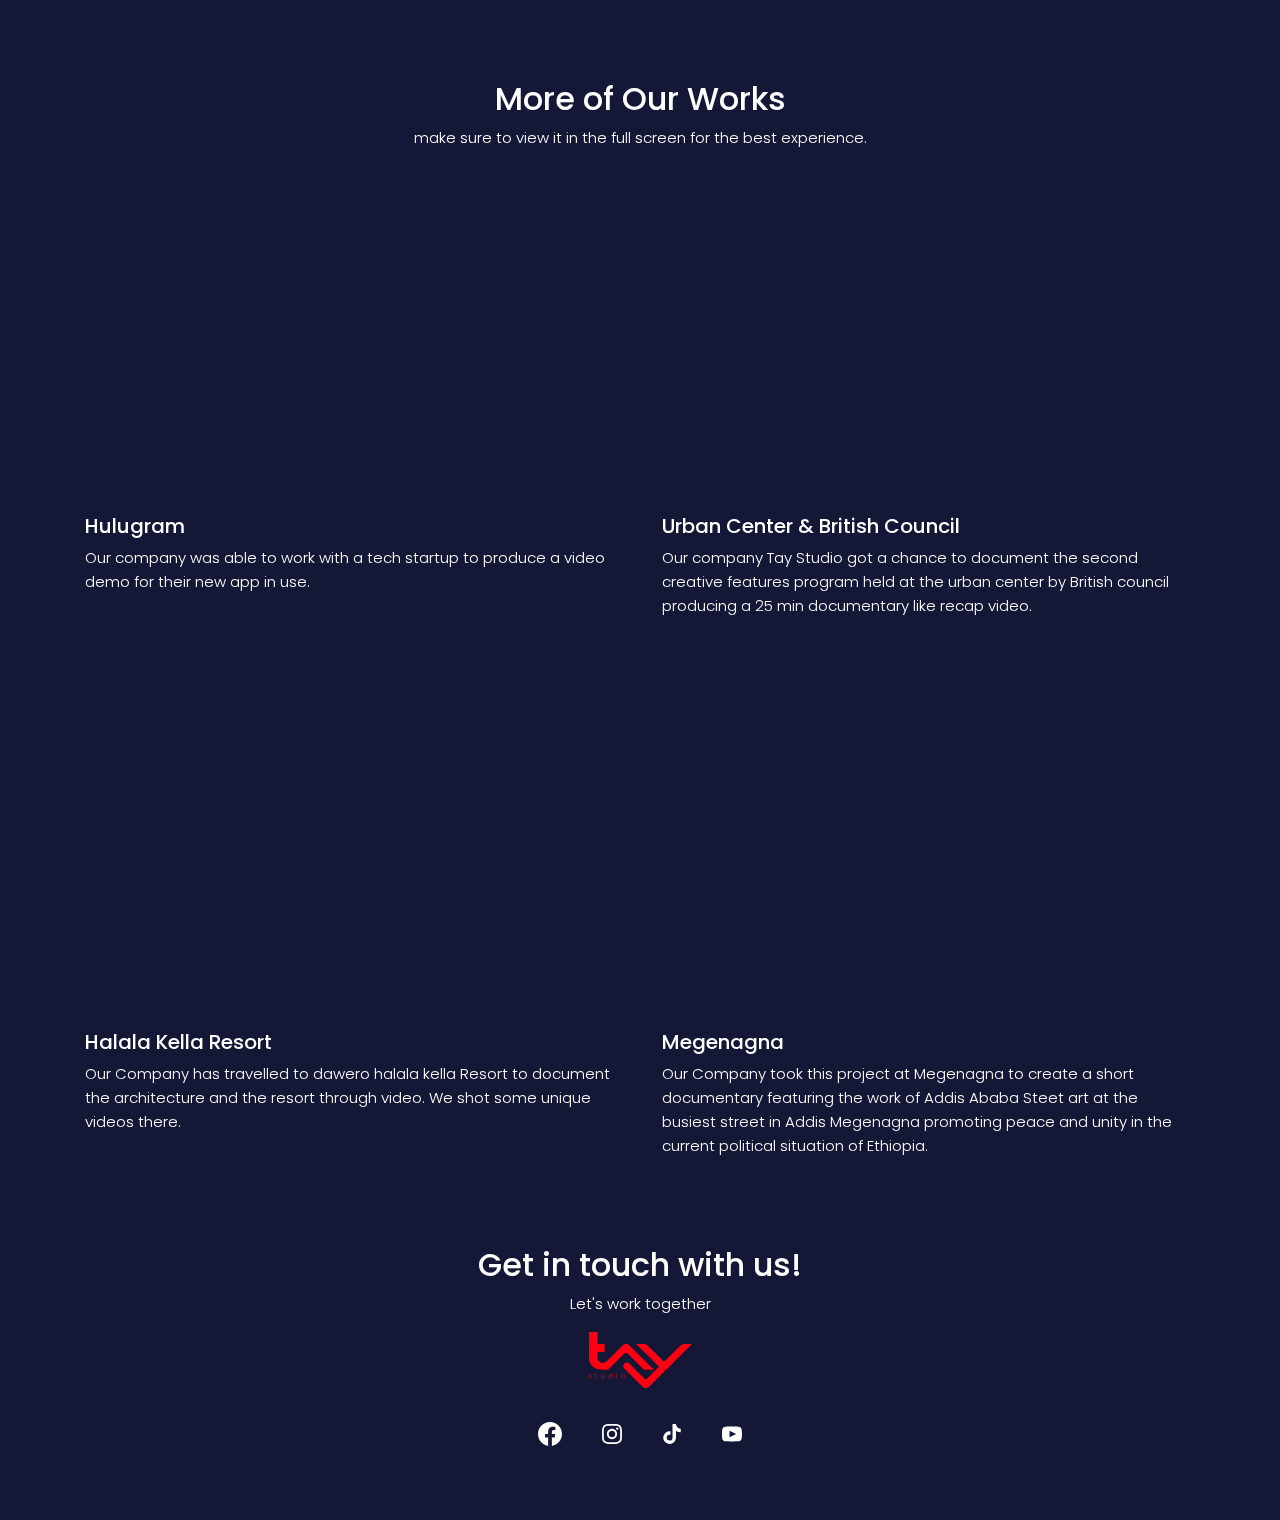
==== works.html @ 72a5770e "Remove Care2.8" ====
<!DOCTYPE html>
<html lang="en">
  <head>
    <meta charset="UTF-8" />
    <meta http-equiv="X-UA-Compatible" content="IE=edge" />
    <meta name="viewport" content="width=device-width, initial-scale=1.0" />
    <link rel="stylesheet" href="./output.css" />
    <link rel="shortcut icon" href="./img/tay.svg" type="image/png" />
    <title>Tay Studio</title>
    <link
      rel="stylesheet"
      href="https://cdnjs.cloudflare.com/ajax/libs/twitter-bootstrap/4.1.3/css/bootstrap.min.css"
    />
    <link rel="stylesheet" href="./style.css" />
  </head>

  <body class="body2">
    <section class="works">
      <div class="container">
        <h2 class="text-center">More of Our Works</h2>
        <p class="text-center font-[0.8rem]">make sure to view it in the full screen for the best experience.</p>
        <div class="wrapper">
         
          <div class="cont">
            <div class="video-loop">
              <iframe
                class="vlay"
                src="https://player.vimeo.com/video/856164609?&autoplay=1&loop=1&muted=1&title=0&byline=0&portrait=0'
                "
                frameborder="0"
                allow="autoplay; fullscreen; picture-in-picture"
                allowfullscreen
              ></iframe>
            </div>
            <div class="text-work">
              <h5>Hulugram</h5>
              <p>
                Our company   was able to work with a tech startup to produce a
                video demo for their new app in use.
              </p>
            </div>
          </div>
          <div class="cont">
            <div class="video-loop">
              <iframe
                class="vlay"
                src="https://player.vimeo.com/video/856165800?&autoplay=1&loop=1&title=0&byline=0&portrait=0'
                    "
                frameborder="0"
                allow="autoplay; fullscreen; picture-in-picture"
                allowfullscreen
              ></iframe>
            </div>
            <div class="text-work">
              <h5>Urban Center & British Council</h5>
              <p>
                Our company Tay Studio  got a chance to document the second creative
                features program held at the urban center by British council
                producing a 25 min documentary like recap video.
              </p>
            </div>
          </div>

        </div>
        <div class="wrapper">
          <div class="cont">
            <div class="video-loop">
              <iframe
                class="vlay"
                src="https://player.vimeo.com/video/856170661?&autoplay=1&loop=1&muted=1&title=0&byline=0&portrait=0'
                  "
                frameborder="0"
                allow="autoplay; fullscreen; picture-in-picture"
                allowfullscreen
              ></iframe>
            </div>
            <div class="text-work">
              <h5>Halala Kella Resort</h5>
              <p>
                Our Company  has travelled to dawero halala kella Resort to document the
                architecture and the resort through video. We shot some unique
                videos there.
              </p>
            </div>
          </div>
          <div class="cont">
            <div class="video-loop">
              <iframe
                class="vlay"
                src="https://player.vimeo.com/video/856163316?&autoplay=1&loop=1&muted=1&title=0&byline=0&portrait=0'
                    "
                frameborder="0"
                allow="autoplay; fullscreen; picture-in-picture"
                allowfullscreen
              ></iframe>
            </div>
            <div class="text-work">
              <h5>Megenagna</h5>
              <p>
                Our Company took this project at Megenagna to create a short documentary
                featuring the work of Addis Ababa Steet art at the busiest street in
                Addis Megenagna promoting peace and unity in the current
                political situation of Ethiopia.
              </p>
            </div>
          </div>
        </div>
      </div>
    </section>
    <section class="contactus-now mt-10">
      <div class="container">
        <div class="wrapper">
          <div class="contactus text-center">
            <h2 class="text-[red]">Get in touch with us!</h2>
            <p>Let's work together</p>
          </div>
          <div class="contactus-btn">
            <div class="flex w-30 justify-center items-center">
              <a href="./index.html"
                ><img src="./img/tay.svg" alt="Tay" class="mb-2"
              /></a>
            </div>
            <div
              class="socials flex gap-10 items-center justify-content-center mb-5"
            >
              <div class="transition duration-200 hover:scale-110">
                <!-- Facebook -->
                <a href="https://www.facebook.com/taystudio0/" target="_blank">
                  <svg
                    class="w-6 h-6 text-white fill-current"
                    xmlns="http://www.w3.org/2000/svg"
                    viewBox="0 0 24 24"
                  >
                    <path
                      d="M24 12.073c0-6.627-5.373-12-12-12s-12 5.373-12 12c0 5.99 4.388 10.954 10.125 11.854v-8.385H7.078v-3.47h3.047V9.43c0-3.007 1.792-4.669 4.533-4.669 1.312 0 2.686.235 2.686.235v2.953H15.83c-1.491 0-1.956.925-1.956 1.874v2.25h3.328l-.532 3.47h-2.796v8.385C19.612 23.027 24 18.062 24 12.073z"
                    />
                  </svg>
                </a>
              </div>
              <div class="my-7 transition duration-200 hover:scale-110">
                <!-- Instagram -->
                <a
                  href="https://instagram.com/tay_studio0?igshid=YmMyMTA2M2Y="
                  target="_blank"
                >
                  <svg
                    xmlns="http://www.w3.org/2000/svg"
                    class="h-5 w-5 text-white"
                    fill="currentColor"
                    viewBox="0 0 24 24"
                  >
                    <path
                      d="M12 2.163c3.204 0 3.584.012 4.85.07 3.252.148 4.771 1.691 4.919 4.919.058 1.265.069 1.645.069 4.849 0 3.205-.012 3.584-.069 4.849-.149 3.225-1.664 4.771-4.919 4.919-1.266.058-1.644.07-4.85.07-3.204 0-3.584-.012-4.849-.07-3.26-.149-4.771-1.699-4.919-4.92-.058-1.265-.07-1.644-.07-4.849 0-3.204.013-3.583.07-4.849.149-3.227 1.664-4.771 4.919-4.919 1.266-.057 1.645-.069 4.849-.069zm0-2.163c-3.259 0-3.667.014-4.947.072-4.358.2-6.78 2.618-6.98 6.98-.059 1.281-.073 1.689-.073 4.948 0 3.259.014 3.668.072 4.948.2 4.358 2.618 6.78 6.98 6.98 1.281.058 1.689.072 4.948.072 3.259 0 3.668-.014 4.948-.072 4.354-.2 6.782-2.618 6.979-6.98.059-1.28.073-1.689.073-4.948 0-3.259-.014-3.667-.072-4.947-.196-4.354-2.617-6.78-6.979-6.98-1.281-.059-1.69-.073-4.949-.073zm0 5.838c-3.403 0-6.162 2.759-6.162 6.162s2.759 6.163 6.162 6.163 6.162-2.759 6.162-6.163c0-3.403-2.759-6.162-6.162-6.162zm0 10.162c-2.209 0-4-1.79-4-4 0-2.209 1.791-4 4-4s4 1.791 4 4c0 2.21-1.791 4-4 4zm6.406-11.845c-.796 0-1.441.645-1.441 1.44s.645 1.44 1.441 1.44c.795 0 1.439-.645 1.439-1.44s-.644-1.44-1.439-1.44z"
                    />
                  </svg>
                </a>
              </div>
              <div class="my-7 transition duration-200 hover:scale-110">
                <!-- TikTok -->
                <a
                  href="https://www.tiktok.com/@tay_studio0?_t=8bIbUtb1ymD&_r=1"
                  target="_blank"
                >
                  <svg
                    xmlns="http://www.w3.org/2000/svg"
                    viewBox="0 0 448 512"
                    class="h-5 w-5 text-white"
                  >
                    <!--! Font Awesome Pro 6.0.0 by @fontawesome - https://fontawesome.com License - https://fontawesome.com/license (Commercial License) Copyright 2022 Fonticons, Inc. -->
                    <path
                      fill="currentColor"
                      d="M448,209.91a210.06,210.06,0,0,1-122.77-39.25V349.38A162.55,162.55,0,1,1,185,188.31V278.2a74.62,74.62,0,1,0,52.23,71.18V0l88,0a121.18,121.18,0,0,0,1.86,22.17h0A122.18,122.18,0,0,0,381,102.39a121.43,121.43,0,0,0,67,20.14Z"
                    />
                  </svg>
                </a>
              </div>
              <div class="transition duration-200 hover:scale-110">
                <!-- YouTube -->
                <a
                  href="https://www.youtube.com/c/IsaacMidekessa"
                  target="_blank"
                >
                  <svg
                    xmlns="http://www.w3.org/2000/svg"
                    class="h-5 w-5 text-white"
                    fill="currentColor"
                    viewBox="0 0 24 24"
                  >
                    <path
                      d="M19.615 3.184c-3.604-.246-11.631-.245-15.23 0-3.897.266-4.356 2.62-4.385 8.816.029 6.185.484 8.549 4.385 8.816 3.6.245 11.626.246 15.23 0 3.897-.266 4.356-2.62 4.385-8.816-.029-6.185-.484-8.549-4.385-8.816zm-10.615 12.816v-8l8 3.993-8 4.007z"
                    />
                  </svg>
                </a>
              </div>
            </div>
          </div>
        </div>
      </div>
    </section>
    <div class="cursor" id="cursor"></div>
    <div class="cursor2" id="cursor2"></div>
    <div class="cursor3" id="cursor3"></div>

    <!-- partial -->
    <script src="https://player.vimeo.com/api/player.js"></script>
    <script src="https://cdnjs.cloudflare.com/ajax/libs/jquery/3.3.1/jquery.min.js"></script>
    <script src="./script.js"></script>
  </body>
</html>
---- output.css ----
@import url('https://fonts.googleapis.com/css2?family=Kaushan+Script&family=Nunito+Sans:wght@200;300;600&display=swap');

@import url('https://fonts.cdnfonts.com/css/litsans');

@import url('https://fonts.googleapis.com/css2?family=Poppins&display=swap');

@import url('https://fonts.googleapis.com/css2?family=Roboto+Flex&display=swap');

/*
! tailwindcss v3.3.1 | MIT License | https://tailwindcss.com
*/

/*
1. Prevent padding and border from affecting element width. (https://github.com/mozdevs/cssremedy/issues/4)
2. Allow adding a border to an element by just adding a border-width. (https://github.com/tailwindcss/tailwindcss/pull/116)
*/

*,
::before,
::after {
  box-sizing: border-box;
  /* 1 */
  border-width: 0;
  /* 2 */
  border-style: solid;
  /* 2 */
  border-color: #e5e7eb;
  /* 2 */
}

::before,
::after {
  --tw-content: '';
}

/*
1. Use a consistent sensible line-height in all browsers.
2. Prevent adjustments of font size after orientation changes in iOS.
3. Use a more readable tab size.
4. Use the user's configured `sans` font-family by default.
5. Use the user's configured `sans` font-feature-settings by default.
6. Use the user's configured `sans` font-variation-settings by default.
*/

html {
  line-height: 1.5;
  /* 1 */
  -webkit-text-size-adjust: 100%;
  /* 2 */
  -moz-tab-size: 4;
  /* 3 */
  -o-tab-size: 4;
     tab-size: 4;
  /* 3 */
  font-family: ui-sans-serif, system-ui, -apple-system, BlinkMacSystemFont, "Segoe UI", Roboto, "Helvetica Neue", Arial, "Noto Sans", sans-serif, "Apple Color Emoji", "Segoe UI Emoji", "Segoe UI Symbol", "Noto Color Emoji";
  /* 4 */
  font-feature-settings: normal;
  /* 5 */
  font-variation-settings: normal;
  /* 6 */
}

/*
1. Remove the margin in all browsers.
2. Inherit line-height from `html` so users can set them as a class directly on the `html` element.
*/

body {
  margin: 0;
  /* 1 */
  line-height: inherit;
  /* 2 */
}

/*
1. Add the correct height in Firefox.
2. Correct the inheritance of border color in Firefox. (https://bugzilla.mozilla.org/show_bug.cgi?id=190655)
3. Ensure horizontal rules are visible by default.
*/

hr {
  height: 0;
  /* 1 */
  color: inherit;
  /* 2 */
  border-top-width: 1px;
  /* 3 */
}

/*
Add the correct text decoration in Chrome, Edge, and Safari.
*/

abbr:where([title]) {
  -webkit-text-decoration: underline dotted;
          text-decoration: underline dotted;
}

/*
Remove the default font size and weight for headings.
*/

h1,
h2,
h3,
h4,
h5,
h6 {
  font-size: inherit;
  font-weight: inherit;
}

/*
Reset links to optimize for opt-in styling instead of opt-out.
*/

a {
  color: inherit;
  text-decoration: inherit;
}

/*
Add the correct font weight in Edge and Safari.
*/

b,
strong {
  font-weight: bolder;
}

/*
1. Use the user's configured `mono` font family by default.
2. Correct the odd `em` font sizing in all browsers.
*/

code,
kbd,
samp,
pre {
  font-family: ui-monospace, SFMono-Regular, Menlo, Monaco, Consolas, "Liberation Mono", "Courier New", monospace;
  /* 1 */
  font-size: 1em;
  /* 2 */
}

/*
Add the correct font size in all browsers.
*/

small {
  font-size: 80%;
}

/*
Prevent `sub` and `sup` elements from affecting the line height in all browsers.
*/

sub,
sup {
  font-size: 75%;
  line-height: 0;
  position: relative;
  vertical-align: baseline;
}

sub {
  bottom: -0.25em;
}

sup {
  top: -0.5em;
}

/*
1. Remove text indentation from table contents in Chrome and Safari. (https://bugs.chromium.org/p/chromium/issues/detail?id=999088, https://bugs.webkit.org/show_bug.cgi?id=201297)
2. Correct table border color inheritance in all Chrome and Safari. (https://bugs.chromium.org/p/chromium/issues/detail?id=935729, https://bugs.webkit.org/show_bug.cgi?id=195016)
3. Remove gaps between table borders by default.
*/

table {
  text-indent: 0;
  /* 1 */
  border-color: inherit;
  /* 2 */
  border-collapse: collapse;
  /* 3 */
}

/*
1. Change the font styles in all browsers.
2. Remove the margin in Firefox and Safari.
3. Remove default padding in all browsers.
*/

button,
input,
optgroup,
select,
textarea {
  font-family: inherit;
  /* 1 */
  font-size: 100%;
  /* 1 */
  font-weight: inherit;
  /* 1 */
  line-height: inherit;
  /* 1 */
  color: inherit;
  /* 1 */
  margin: 0;
  /* 2 */
  padding: 0;
  /* 3 */
}

/*
Remove the inheritance of text transform in Edge and Firefox.
*/

button,
select {
  text-transform: none;
}

/*
1. Correct the inability to style clickable types in iOS and Safari.
2. Remove default button styles.
*/

button,
[type='button'],
[type='reset'],
[type='submit'] {
  -webkit-appearance: button;
  /* 1 */
  background-color: transparent;
  /* 2 */
  background-image: none;
  /* 2 */
}

/*
Use the modern Firefox focus style for all focusable elements.
*/

:-moz-focusring {
  outline: auto;
}

/*
Remove the additional `:invalid` styles in Firefox. (https://github.com/mozilla/gecko-dev/blob/2f9eacd9d3d995c937b4251a5557d95d494c9be1/layout/style/res/forms.css#L728-L737)
*/

:-moz-ui-invalid {
  box-shadow: none;
}

/*
Add the correct vertical alignment in Chrome and Firefox.
*/

progress {
  vertical-align: baseline;
}

/*
Correct the cursor style of increment and decrement buttons in Safari.
*/

::-webkit-inner-spin-button,
::-webkit-outer-spin-button {
  height: auto;
}

/*
1. Correct the odd appearance in Chrome and Safari.
2. Correct the outline style in Safari.
*/

[type='search'] {
  -webkit-appearance: textfield;
  /* 1 */
  outline-offset: -2px;
  /* 2 */
}

/*
Remove the inner padding in Chrome and Safari on macOS.
*/

::-webkit-search-decoration {
  -webkit-appearance: none;
}

/*
1. Correct the inability to style clickable types in iOS and Safari.
2. Change font properties to `inherit` in Safari.
*/

::-webkit-file-upload-button {
  -webkit-appearance: button;
  /* 1 */
  font: inherit;
  /* 2 */
}

/*
Add the correct display in Chrome and Safari.
*/

summary {
  display: list-item;
}

/*
Removes the default spacing and border for appropriate elements.
*/

blockquote,
dl,
dd,
h1,
h2,
h3,
h4,
h5,
h6,
hr,
figure,
p,
pre {
  margin: 0;
}

fieldset {
  margin: 0;
  padding: 0;
}

legend {
  padding: 0;
}

ol,
ul,
menu {
  list-style: none;
  margin: 0;
  padding: 0;
}

/*
Prevent resizing textareas horizontally by default.
*/

textarea {
  resize: vertical;
}

/*
1. Reset the default placeholder opacity in Firefox. (https://github.com/tailwindlabs/tailwindcss/issues/3300)
2. Set the default placeholder color to the user's configured gray 400 color.
*/

input::-moz-placeholder, textarea::-moz-placeholder {
  opacity: 1;
  /* 1 */
  color: #9ca3af;
  /* 2 */
}

input::placeholder,
textarea::placeholder {
  opacity: 1;
  /* 1 */
  color: #9ca3af;
  /* 2 */
}

/*
Set the default cursor for buttons.
*/

button,
[role="button"] {
  cursor: pointer;
}

/*
Make sure disabled buttons don't get the pointer cursor.
*/

:disabled {
  cursor: default;
}

/*
1. Make replaced elements `display: block` by default. (https://github.com/mozdevs/cssremedy/issues/14)
2. Add `vertical-align: middle` to align replaced elements more sensibly by default. (https://github.com/jensimmons/cssremedy/issues/14#issuecomment-634934210)
   This can trigger a poorly considered lint error in some tools but is included by design.
*/

img,
svg,
video,
canvas,
audio,
iframe,
embed,
object {
  display: block;
  /* 1 */
  vertical-align: middle;
  /* 2 */
}

/*
Constrain images and videos to the parent width and preserve their intrinsic aspect ratio. (https://github.com/mozdevs/cssremedy/issues/14)
*/

img,
video {
  max-width: 100%;
  height: auto;
}

/* Make elements with the HTML hidden attribute stay hidden by default */

[hidden] {
  display: none;
}

*, ::before, ::after{
  --tw-border-spacing-x: 0;
  --tw-border-spacing-y: 0;
  --tw-translate-x: 0;
  --tw-translate-y: 0;
  --tw-rotate: 0;
  --tw-skew-x: 0;
  --tw-skew-y: 0;
  --tw-scale-x: 1;
  --tw-scale-y: 1;
  --tw-pan-x:  ;
  --tw-pan-y:  ;
  --tw-pinch-zoom:  ;
  --tw-scroll-snap-strictness: proximity;
  --tw-ordinal:  ;
  --tw-slashed-zero:  ;
  --tw-numeric-figure:  ;
  --tw-numeric-spacing:  ;
  --tw-numeric-fraction:  ;
  --tw-ring-inset:  ;
  --tw-ring-offset-width: 0px;
  --tw-ring-offset-color: #fff;
  --tw-ring-color: rgb(59 130 246 / 0.5);
  --tw-ring-offset-shadow: 0 0 #0000;
  --tw-ring-shadow: 0 0 #0000;
  --tw-shadow: 0 0 #0000;
  --tw-shadow-colored: 0 0 #0000;
  --tw-blur:  ;
  --tw-brightness:  ;
  --tw-contrast:  ;
  --tw-grayscale:  ;
  --tw-hue-rotate:  ;
  --tw-invert:  ;
  --tw-saturate:  ;
  --tw-sepia:  ;
  --tw-drop-shadow:  ;
  --tw-backdrop-blur:  ;
  --tw-backdrop-brightness:  ;
  --tw-backdrop-contrast:  ;
  --tw-backdrop-grayscale:  ;
  --tw-backdrop-hue-rotate:  ;
  --tw-backdrop-invert:  ;
  --tw-backdrop-opacity:  ;
  --tw-backdrop-saturate:  ;
  --tw-backdrop-sepia:  ;
}

::backdrop{
  --tw-border-spacing-x: 0;
  --tw-border-spacing-y: 0;
  --tw-translate-x: 0;
  --tw-translate-y: 0;
  --tw-rotate: 0;
  --tw-skew-x: 0;
  --tw-skew-y: 0;
  --tw-scale-x: 1;
  --tw-scale-y: 1;
  --tw-pan-x:  ;
  --tw-pan-y:  ;
  --tw-pinch-zoom:  ;
  --tw-scroll-snap-strictness: proximity;
  --tw-ordinal:  ;
  --tw-slashed-zero:  ;
  --tw-numeric-figure:  ;
  --tw-numeric-spacing:  ;
  --tw-numeric-fraction:  ;
  --tw-ring-inset:  ;
  --tw-ring-offset-width: 0px;
  --tw-ring-offset-color: #fff;
  --tw-ring-color: rgb(59 130 246 / 0.5);
  --tw-ring-offset-shadow: 0 0 #0000;
  --tw-ring-shadow: 0 0 #0000;
  --tw-shadow: 0 0 #0000;
  --tw-shadow-colored: 0 0 #0000;
  --tw-blur:  ;
  --tw-brightness:  ;
  --tw-contrast:  ;
  --tw-grayscale:  ;
  --tw-hue-rotate:  ;
  --tw-invert:  ;
  --tw-saturate:  ;
  --tw-sepia:  ;
  --tw-drop-shadow:  ;
  --tw-backdrop-blur:  ;
  --tw-backdrop-brightness:  ;
  --tw-backdrop-contrast:  ;
  --tw-backdrop-grayscale:  ;
  --tw-backdrop-hue-rotate:  ;
  --tw-backdrop-invert:  ;
  --tw-backdrop-opacity:  ;
  --tw-backdrop-saturate:  ;
  --tw-backdrop-sepia:  ;
}

.fixed{
  position: fixed;
}

.absolute{
  position: absolute;
}

.relative{
  position: relative;
}

.-bottom-20{
  bottom: -5rem;
}

.-bottom-6{
  bottom: -1.5rem;
}

.-left-60{
  left: -15rem;
}

.-left-full{
  left: -100%;
}

.bottom-0{
  bottom: 0px;
}

.bottom-10{
  bottom: 2.5rem;
}

.left-0{
  left: 0px;
}

.left-1\/2{
  left: 50%;
}

.left-6{
  left: 1.5rem;
}

.right-0{
  right: 0px;
}

.right-10{
  right: 2.5rem;
}

.right-11{
  right: 2.75rem;
}

.right-20{
  right: 5rem;
}

.top-0{
  top: 0px;
}

.top-1\/2{
  top: 50%;
}

.top-20{
  top: 5rem;
}

.top-8{
  top: 2rem;
}

.-z-10{
  z-index: -10;
}

.z-20{
  z-index: 20;
}

.z-30{
  z-index: 30;
}

.z-50{
  z-index: 50;
}

.mx-auto{
  margin-left: auto;
  margin-right: auto;
}

.my-1{
  margin-top: 0.25rem;
  margin-bottom: 0.25rem;
}

.my-3{
  margin-top: 0.75rem;
  margin-bottom: 0.75rem;
}

.my-4{
  margin-top: 1rem;
  margin-bottom: 1rem;
}

.my-5{
  margin-top: 1.25rem;
  margin-bottom: 1.25rem;
}

.my-7{
  margin-top: 1.75rem;
  margin-bottom: 1.75rem;
}

.-mt-10{
  margin-top: -2.5rem;
}

.mb-0{
  margin-bottom: 0px;
}

.mb-1{
  margin-bottom: 0.25rem;
}

.mb-10{
  margin-bottom: 2.5rem;
}

.mb-12{
  margin-bottom: 3rem;
}

.mb-16{
  margin-bottom: 4rem;
}

.mb-2{
  margin-bottom: 0.5rem;
}

.mb-20{
  margin-bottom: 5rem;
}

.mb-28{
  margin-bottom: 7rem;
}

.mb-3{
  margin-bottom: 0.75rem;
}

.mb-32{
  margin-bottom: 8rem;
}

.mb-4{
  margin-bottom: 1rem;
}

.mb-40{
  margin-bottom: 10rem;
}

.mb-5{
  margin-bottom: 1.25rem;
}

.mb-6{
  margin-bottom: 1.5rem;
}

.mb-7{
  margin-bottom: 1.75rem;
}

.mb-8{
  margin-bottom: 2rem;
}

.mb-kb{
  margin-bottom: 32rem;
}

.mr-3{
  margin-right: 0.75rem;
}

.mt-10{
  margin-top: 2.5rem;
}

.mt-12{
  margin-top: 3rem;
}

.mt-14{
  margin-top: 3.5rem;
}

.mt-16{
  margin-top: 4rem;
}

.mt-20{
  margin-top: 5rem;
}

.mt-28{
  margin-top: 7rem;
}

.mt-3{
  margin-top: 0.75rem;
}

.mt-4{
  margin-top: 1rem;
}

.mt-40{
  margin-top: 10rem;
}

.mt-5{
  margin-top: 1.25rem;
}

.mt-7{
  margin-top: 1.75rem;
}

.mt-8{
  margin-top: 2rem;
}

.block{
  display: block;
}

.flex{
  display: flex;
}

.grid{
  display: grid;
}

.hidden{
  display: none;
}

.h-0{
  height: 0px;
}

.h-12{
  height: 3rem;
}

.h-14{
  height: 3.5rem;
}

.h-16{
  height: 4rem;
}

.h-20{
  height: 5rem;
}

.h-24{
  height: 6rem;
}

.h-28{
  height: 7rem;
}

.h-4{
  height: 1rem;
}

.h-4\/5{
  height: 80%;
}

.h-48{
  height: 12rem;
}

.h-5{
  height: 1.25rem;
}

.h-52{
  height: 13rem;
}

.h-56{
  height: 14rem;
}

.h-6{
  height: 1.5rem;
}

.h-64{
  height: 16rem;
}

.h-80{
  height: 20rem;
}

.h-full{
  height: 100vh;
}

.h-full-l{
  height: 120vh;
}

.h-kb{
  height: 22rem;
}

.h-kb-full{
  height: 100%;
}

.w-10\/12{
  width: 83.333333%;
}

.w-11\/12{
  width: 91.666667%;
}

.w-14{
  width: 3.5rem;
}

.w-16{
  width: 4rem;
}

.w-20{
  width: 5rem;
}

.w-24{
  width: 6rem;
}

.w-28{
  width: 7rem;
}

.w-3\/5{
  width: 60%;
}

.w-32{
  width: 8rem;
}

.w-4{
  width: 1rem;
}

.w-40{
  width: 10rem;
}

.w-5{
  width: 1.25rem;
}

.w-5\/6{
  width: 83.333333%;
}

.w-52{
  width: 13rem;
}

.w-6{
  width: 1.5rem;
}

.w-60{
  width: 15rem;
}

.w-64{
  width: 16rem;
}

.w-7{
  width: 1.75rem;
}

.w-8{
  width: 2rem;
}

.w-full{
  width: 100%;
}

.-translate-x-1\/2{
  --tw-translate-x: -50%;
  transform: translate(var(--tw-translate-x), var(--tw-translate-y)) rotate(var(--tw-rotate)) skewX(var(--tw-skew-x)) skewY(var(--tw-skew-y)) scaleX(var(--tw-scale-x)) scaleY(var(--tw-scale-y));
}

.-translate-y-1\/2{
  --tw-translate-y: -50%;
  transform: translate(var(--tw-translate-x), var(--tw-translate-y)) rotate(var(--tw-rotate)) skewX(var(--tw-skew-x)) skewY(var(--tw-skew-y)) scaleX(var(--tw-scale-x)) scaleY(var(--tw-scale-y));
}

.transform{
  transform: translate(var(--tw-translate-x), var(--tw-translate-y)) rotate(var(--tw-rotate)) skewX(var(--tw-skew-x)) skewY(var(--tw-skew-y)) scaleX(var(--tw-scale-x)) scaleY(var(--tw-scale-y));
}

@keyframes bounce{
  0%, 100%{
    transform: translateY(-25%);
    animation-timing-function: cubic-bezier(0.8,0,1,1);
  }

  50%{
    transform: none;
    animation-timing-function: cubic-bezier(0,0,0.2,1);
  }
}

.animate-bounce{
  animation: bounce 1s infinite;
}

.cursor-pointer{
  cursor: pointer;
}

.resize-none{
  resize: none;
}

.resize{
  resize: both;
}

.grid-cols-1{
  grid-template-columns: repeat(1, minmax(0, 1fr));
}

.flex-row{
  flex-direction: row;
}

.flex-col{
  flex-direction: column;
}

.flex-wrap{
  flex-wrap: wrap;
}

.items-end{
  align-items: flex-end;
}

.items-center{
  align-items: center;
}

.justify-center{
  justify-content: center;
}

.justify-between{
  justify-content: space-between;
}

.justify-around{
  justify-content: space-around;
}

.justify-evenly{
  justify-content: space-evenly;
}

.gap-10{
  gap: 2.5rem;
}

.self-end{
  align-self: flex-end;
}

.self-center{
  align-self: center;
}

.overflow-hidden{
  overflow: hidden;
}

.overflow-x-hidden{
  overflow-x: hidden;
}

.scroll-smooth{
  scroll-behavior: smooth;
}

.rounded-full{
  border-radius: 9999px;
}

.border-none{
  border-style: none;
}

.bg-black{
  --tw-bg-opacity: 1;
  background-color: rgb(0 0 0 / var(--tw-bg-opacity));
}

.bg-blue-kb{
  --tw-bg-opacity: 1;
  background-color: rgb(28 33 87 / var(--tw-bg-opacity));
}

.bg-gray-300{
  --tw-bg-opacity: 1;
  background-color: rgb(209 213 219 / var(--tw-bg-opacity));
}

.bg-gray-700{
  --tw-bg-opacity: 1;
  background-color: rgb(55 65 81 / var(--tw-bg-opacity));
}

.bg-gray-kb{
  --tw-bg-opacity: 1;
  background-color: rgb(242 243 245 / var(--tw-bg-opacity));
}

.bg-input-kb{
  --tw-bg-opacity: 1;
  background-color: rgb(226 226 227 / var(--tw-bg-opacity));
}

.bg-red-kb{
  --tw-bg-opacity: 1;
  background-color: rgb(255 0 19 / var(--tw-bg-opacity));
}

.bg-hero{
  background-image: linear-gradient(to bottom, rgba(20, 23, 53, 0.87), rgba(20, 23, 53, 0.87));
}

.bg-cover{
  background-size: cover;
}

.bg-center{
  background-position: center;
}

.bg-no-repeat{
  background-repeat: no-repeat;
}

.fill-current{
  fill: currentColor;
}

.object-cover{
  -o-object-fit: cover;
     object-fit: cover;
}

.object-fill{
  -o-object-fit: fill;
     object-fit: fill;
}

.p-10{
  padding: 2.5rem;
}

.p-4{
  padding: 1rem;
}

.p-8{
  padding: 2rem;
}

.px-10{
  padding-left: 2.5rem;
  padding-right: 2.5rem;
}

.px-14{
  padding-left: 3.5rem;
  padding-right: 3.5rem;
}

.px-3{
  padding-left: 0.75rem;
  padding-right: 0.75rem;
}

.px-5{
  padding-left: 1.25rem;
  padding-right: 1.25rem;
}

.px-6{
  padding-left: 1.5rem;
  padding-right: 1.5rem;
}

.px-8{
  padding-left: 2rem;
  padding-right: 2rem;
}

.px-9{
  padding-left: 2.25rem;
  padding-right: 2.25rem;
}

.py-12{
  padding-top: 3rem;
  padding-bottom: 3rem;
}

.py-2{
  padding-top: 0.5rem;
  padding-bottom: 0.5rem;
}

.py-3{
  padding-top: 0.75rem;
  padding-bottom: 0.75rem;
}

.py-4{
  padding-top: 1rem;
  padding-bottom: 1rem;
}

.py-8{
  padding-top: 2rem;
  padding-bottom: 2rem;
}

.pb-10{
  padding-bottom: 2.5rem;
}

.pb-3{
  padding-bottom: 0.75rem;
}

.pb-4{
  padding-bottom: 1rem;
}

.pt-2{
  padding-top: 0.5rem;
}

.pt-24{
  padding-top: 6rem;
}

.pt-28{
  padding-top: 7rem;
}

.pt-3{
  padding-top: 0.75rem;
}

.pt-32{
  padding-top: 8rem;
}

.pt-6{
  padding-top: 1.5rem;
}

.text-center{
  text-align: center;
}

.font-kaushan{
  font-family: Kaushan Script;
}

.font-litsans{
  font-family: LitSans;
}

.font-poppins{
  font-family: Poppins;
}

.font-roboto{
  font-family: Roboto Flex;
}

.text-2xl{
  font-size: 1.5rem;
  line-height: 2rem;
}

.text-4xl{
  font-size: 2.25rem;
  line-height: 2.5rem;
}

.text-base{
  font-size: 1rem;
  line-height: 1.5rem;
}

.text-kb-s{
  font-size: 0.5rem;
}

.text-lg{
  font-size: 1.125rem;
  line-height: 1.75rem;
}

.text-sm{
  font-size: 0.875rem;
  line-height: 1.25rem;
}

.text-xl{
  font-size: 1.25rem;
  line-height: 1.75rem;
}

.text-xs{
  font-size: 0.75rem;
  line-height: 1rem;
}

.font-extralight{
  font-weight: 200;
}

.font-medium{
  font-weight: 500;
}

.font-semibold{
  font-weight: 600;
}

.uppercase{
  text-transform: uppercase;
}

.leading-5{
  line-height: 1.25rem;
}

.leading-6{
  line-height: 1.5rem;
}

.tracking-kb-l{
  letter-spacing: 6px;
}

.tracking-kb-m{
  letter-spacing: 4px;
}

.tracking-kb-xl{
  letter-spacing: 8px;
}

.tracking-widest{
  letter-spacing: 0.1em;
}

.text-contact-icon{
  --tw-text-opacity: 1;
  color: rgb(206 206 210 / var(--tw-text-opacity));
}

.text-darkgray-100-kb{
  --tw-text-opacity: 1;
  color: rgb(151 151 151 / var(--tw-text-opacity));
}

.text-darkgray-kb{
  --tw-text-opacity: 1;
  color: rgb(138 132 132 / var(--tw-text-opacity));
}

.text-red-kb{
  --tw-text-opacity: 1;
  color: rgb(255 0 19 / var(--tw-text-opacity));
}

.text-white{
  --tw-text-opacity: 1;
  color: rgb(255 255 255 / var(--tw-text-opacity));
}

.opacity-0{
  opacity: 0;
}

.shadow-md{
  --tw-shadow: 0 4px 6px -1px rgb(0 0 0 / 0.1), 0 2px 4px -2px rgb(0 0 0 / 0.1);
  --tw-shadow-colored: 0 4px 6px -1px var(--tw-shadow-color), 0 2px 4px -2px var(--tw-shadow-color);
  box-shadow: var(--tw-ring-offset-shadow, 0 0 #0000), var(--tw-ring-shadow, 0 0 #0000), var(--tw-shadow);
}

.shadow-blue-kb{
  --tw-shadow-color: #1C2157;
  --tw-shadow: var(--tw-shadow-colored);
}

.outline-none{
  outline: 2px solid transparent;
  outline-offset: 2px;
}

.transition{
  transition-property: color, background-color, border-color, text-decoration-color, fill, stroke, opacity, box-shadow, transform, filter, -webkit-backdrop-filter;
  transition-property: color, background-color, border-color, text-decoration-color, fill, stroke, opacity, box-shadow, transform, filter, backdrop-filter;
  transition-property: color, background-color, border-color, text-decoration-color, fill, stroke, opacity, box-shadow, transform, filter, backdrop-filter, -webkit-backdrop-filter;
  transition-timing-function: cubic-bezier(0.4, 0, 0.2, 1);
  transition-duration: 150ms;
}

.duration-150{
  transition-duration: 150ms;
}

.duration-200{
  transition-duration: 200ms;
}

.duration-300{
  transition-duration: 300ms;
}

.duration-500{
  transition-duration: 500ms;
}

.hover\:scale-110:hover{
  --tw-scale-x: 1.1;
  --tw-scale-y: 1.1;
  transform: translate(var(--tw-translate-x), var(--tw-translate-y)) rotate(var(--tw-rotate)) skewX(var(--tw-skew-x)) skewY(var(--tw-skew-y)) scaleX(var(--tw-scale-x)) scaleY(var(--tw-scale-y));
}

.hover\:bg-red-600:hover{
  --tw-bg-opacity: 1;
  background-color: rgb(220 38 38 / var(--tw-bg-opacity));
}

.hover\:text-gray-400:hover{
  --tw-text-opacity: 1;
  color: rgb(156 163 175 / var(--tw-text-opacity));
}

.hover\:text-red-kb:hover{
  --tw-text-opacity: 1;
  color: rgb(255 0 19 / var(--tw-text-opacity));
}

.group:hover .group-hover\:scale-110{
  --tw-scale-x: 1.1;
  --tw-scale-y: 1.1;
  transform: translate(var(--tw-translate-x), var(--tw-translate-y)) rotate(var(--tw-rotate)) skewX(var(--tw-skew-x)) skewY(var(--tw-skew-y)) scaleX(var(--tw-scale-x)) scaleY(var(--tw-scale-y));
}

.group:hover .group-hover\:opacity-70{
  opacity: 0.7;
}

@media (min-width: 640px){
  .sm\:static{
    position: static;
  }

  .sm\:bottom-10{
    bottom: 2.5rem;
  }

  .sm\:right-14{
    right: 3.5rem;
  }

  .sm\:right-40{
    right: 10rem;
  }

  .sm\:mb-0{
    margin-bottom: 0px;
  }

  .sm\:mb-16{
    margin-bottom: 4rem;
  }

  .sm\:mb-2{
    margin-bottom: 0.5rem;
  }

  .sm\:ml-12{
    margin-left: 3rem;
  }

  .sm\:ml-20{
    margin-left: 5rem;
  }

  .sm\:mr-6{
    margin-right: 1.5rem;
  }

  .sm\:hidden{
    display: none;
  }

  .sm\:h-16{
    height: 4rem;
  }

  .sm\:h-20{
    height: 5rem;
  }

  .sm\:h-28{
    height: 7rem;
  }

  .sm\:h-4\/5{
    height: 80%;
  }

  .sm\:h-60{
    height: 15rem;
  }

  .sm\:h-kb-l{
    height: 300px;
  }

  .sm\:w-1\/2{
    width: 50%;
  }

  .sm\:w-1\/3{
    width: 29.333333%;
  }

  .sm\:w-20{
    width: 5rem;
  }

  .sm\:w-28{
    width: 7rem;
  }

  .sm\:w-3\/4{
    width: 75%;
  }

  .sm\:w-48{
    width: 12rem;
  }

  .sm\:w-60{
    width: 15rem;
  }

  .sm\:w-64{
    width: 16rem;
  }

  .sm\:w-80{
    width: 20rem;
  }

  .sm\:w-9{
    width: 2.25rem;
  }

  .sm\:w-96{
    width: 24rem;
  }

  .sm\:grid-cols-3{
    grid-template-columns: repeat(3, minmax(0, 1fr));
  }

  .sm\:grid-cols-kb{
    grid-template-columns: 1fr 1fr 1fr;
  }

  .sm\:flex-row{
    flex-direction: row;
  }

  .sm\:items-center{
    align-items: center;
  }

  .sm\:justify-between{
    justify-content: space-between;
  }

  .sm\:justify-around{
    justify-content: space-around;
  }

  .sm\:rounded-t-kb{
    border-top-left-radius: 65px;
    border-top-right-radius: 65px;
  }

  .sm\:rounded-bl-kb{
    border-bottom-left-radius: 65px;
  }

  .sm\:px-40{
    padding-left: 10rem;
    padding-right: 10rem;
  }

  .sm\:pb-0{
    padding-bottom: 0px;
  }

  .sm\:pr-16{
    padding-right: 4rem;
  }

  .sm\:pt-0{
    padding-top: 0px;
  }

  .sm\:text-start{
    text-align: start;
  }

  .sm\:text-2xl{
    font-size: 1.5rem;
    line-height: 2rem;
  }

  .sm\:text-3xl{
    font-size: 1.875rem;
    line-height: 2.25rem;
  }

  .sm\:text-6xl{
    font-size: 3.75rem;
    line-height: 1;
  }

  .sm\:text-base{
    font-size: 1rem;
    line-height: 1.5rem;
  }

  .sm\:text-sm{
    font-size: 0.875rem;
    line-height: 1.25rem;
  }

  .sm\:text-xl{
    font-size: 1.25rem;
    line-height: 1.75rem;
  }

  .sm\:text-xs{
    font-size: 0.75rem;
    line-height: 1rem;
  }

  .sm\:leading-8{
    line-height: 2rem;
  }

  .sm\:tracking-kb-l{
    letter-spacing: 6px;
  }
}

@media (min-width: 768px){
  .md\:mb-0{
    margin-bottom: 0px;
  }

  .md\:flex{
    display: flex;
  }

  .md\:h-28{
    height: 7rem;
  }

  .md\:h-36{
    height: 9rem;
  }

  .md\:h-72{
    height: 18rem;
  }

  .md\:h-80{
    height: 20rem;
  }

  .md\:w-2\/3{
    width: 66.666667%;
  }

  .md\:w-28{
    width: 7rem;
  }

  .md\:w-3\/5{
    width: 60%;
  }

  .md\:w-72{
    width: 18rem;
  }

  .md\:w-kb{
    width: 500%;
  }

  .md\:flex-row{
    flex-direction: row;
  }

  .md\:justify-evenly{
    justify-content: space-evenly;
  }

  .md\:px-52{
    padding-left: 13rem;
    padding-right: 13rem;
  }

  .md\:text-2xl{
    font-size: 1.5rem;
    line-height: 2rem;
  }
}

@media (min-width: 1024px){
  .lg\:-bottom-28{
    bottom: -7rem;
  }

  .lg\:mx-4{
    margin-left: 1rem;
    margin-right: 1rem;
  }

  .lg\:mt-0{
    margin-top: 0px;
  }

  .lg\:h-full{
    height: 100vh;
  }

  .lg\:h-kb{
    height: 22rem;
  }

  .lg\:w-1\/3{
    width: 29.333333%;
  }

  .lg\:flex-row{
    flex-direction: row;
  }

  .lg\:justify-center{
    justify-content: center;
  }

  .lg\:text-3xl{
    font-size: 1.875rem;
    line-height: 2.25rem;
  }
}

@media (min-width: 1280px){
  .xl\:mt-0{
    margin-top: 0px;
  }
}
---- style.css ----
@import url("https://fonts.googleapis.com/css?family=Poppins:100,100i,200,200i,300,300i,400,400i,500,500i,600,600i,700,700i,800,800i,900,900i");
@import url("https://fonts.googleapis.com/css?family=Dancing+Script:400,700");

.body1 {
  font-family: "Poppins", sans-serif;
  font-weight: 300;
  font-size: 15px;
  line-height: 1.6;
  color: #fff;
  background-color: rgba(20, 23, 53);
  overflow: hidden;
  height: 100vh;
  -webkit-transition: all 300ms linear;
  transition: all 300ms linear;
  perspective: 800px;
}
.body2 {
  font-family: "Poppins", sans-serif;
  font-weight: 300;
  font-size: 15px;
  line-height: 1.6;
  color: #fff;
  background-color: rgba(20, 23, 53);
  /* overflow: hidden;
	height: 100vh; */
  -webkit-transition: all 300ms linear;
  transition: all 300ms linear;
  perspective: 800px;
}
a {
  cursor: pointer;
}
a:hover {
  text-decoration: none;
}
::selection {
  color: #c4c3ca;
  background-color: rgb(7, 8, 17);
}
::-moz-selection {
  color: #c4c3ca;
  background-color: rgb(7, 8, 17);
}

/* #Cursor
================================================== */

.cursor,
.cursor2,
.cursor3 {
  position: fixed;
  border-radius: 80%;
  transform: translateX(-50%) translateY(-50%);
  pointer-events: none;
  left: -100px;
  top: 50%;
  mix-blend-mode: difference;
  -webkit-transition: all 300ms linear;
  transition: all 300ms linear;
}
.cursor {
  background-color: (#ff0000, 0%, 100%);
  height: 0;
  width: 0;
  z-index: 99999;
}
.cursor2,
.cursor3 {
  height: 36px;
  width: 36px;
  z-index: 99998;
  -webkit-transition: all 0.3s ease-out;
  transition: all 0.3s ease-out;
}
.cursor2.hover,
.cursor3.hover {
  -webkit-transform: scale(2) translateX(-25%) translateY(-25%);
  transform: scale(2) translateX(-25%) translateY(-25%);
  border: none;
}
.cursor2 {
  border: 2px solid #fff;
}
.cursor2.hover {
  background: rgb(255, 2, 2);
  border-color: transparent;
}
@media screen and (max-width: 1200px) {
  .more {
    margin-top: 12rem;
  }
  .more2 {
    margin-top: -3.5rem;
  }
}
@media screen and (max-width: 1200px) {
  .cursor,
  .cursor2,
  .cursor3 {
    display: none;
  }
}

/*works*/

.works .container {
  margin-top: 5rem;
}
.works .container .wrapper {
  display: block;

  margin-top: 2rem;
}
@media only screen and (min-width: 600px) {
  .works .container .wrapper {
    display: flex;
    flex-wrap: wrap;
    justify-content: space-between;
    margin-top: 2rem;
  }
}
.works .container .wrapper .cont {
  width: 100%;
  margin-bottom: 2rem;
}
@media only screen and (min-width: 600px) {
  .works .container .wrapper .cont {
    width: 48%;
    margin-bottom: 2rem;
  }
}
.video-loop {
  padding: 56.25% 0 0 0;
  position: relative;
  /* width: 100%;
	height: 100%;
	object-fit: cover; */
}
.video-loop .vlay {
  position: absolute;
  top: 0;
  left: 0;
  width: 100%;
  height: 100%;
}
.text-work {
  margin-top: 2rem;
}

/* #Primary style
================================================== */

.hero-section {
  position: relative;
  width: 100%;
  display: block;
  overflow: hidden;
  height: 100vh;
  /* background-image: url('http://www.ivang-design.com/svg-load/portfolio/photo.jpg'); */
  background-size: cover;
  background-position: center;
  transform: scale(1) rotateX(0);
  box-shadow: 0 0 40px rgba(0, 0, 0, 0.2);
  -webkit-transition: all 300ms linear;
  transition: all 300ms linear;
  -webkit-transition-delay: 400ms;
  transition-delay: 400ms;
  transform-origin: center top;
}
.hero-section h1 {
  color: #fff;
  font-size: 5vw;
  line-height: 1;
  font-weight: 900;
}
.hero-section .dancing {
  font-family: "Dancing Script", cursive;
  letter-spacing: 1px;
  color: #866baf;
  font-size: 26px;
  line-height: 1;
  font-weight: 700;
}
@media screen and (max-width: 580px) {
  .hero-section .dancing {
    font-size: 18px;
  }
}
.hero-section p {
  font-size: 15px;
  line-height: 20px;
  font-weight: 500;
  color: #fff;
  letter-spacing: 1px;
}
.hero-section p span {
  margin-left: 15px;
  margin-right: 15px;
  position: relative;
  display: inline-block;
  cursor: pointer;
  padding-bottom: 35px;
}
.hero-section p span:before {
  position: absolute;
  content: "";
  bottom: 10px;
  left: 50%;
  height: 30px;
  width: 30px;
  margin-left: -15px;
  z-index: -1;
  background-repeat: no-repeat;
  background-position: center;
  background-size: 30px 30px;
  background-image: url("http://www.ivang-design.com/svg-load/portfolio/down.svg");
  opacity: 0.2;
  -webkit-transition: all 200ms linear;
  transition: all 200ms linear;
}
.hero-section p span:hover:before {
  opacity: 1;
  bottom: 5px;
}

body.about-on .hero-section {
  transform: scale(0.75);
  -webkit-transition-delay: 0ms;
  transition-delay: 0ms;
}
body.contact-on .hero-section {
  transform: scale(0.75);
  -webkit-transition-delay: 0ms;
  transition-delay: 0ms;
}
body.travel-on .hero-section {
  transform: rotateX(-10deg);
  -webkit-transition-delay: 0ms;
  transition-delay: 0ms;
}
body.wildlife-on .hero-section {
  transform: rotateX(-10deg);
  -webkit-transition-delay: 0ms;
  transition-delay: 0ms;
}
body.nature-on .hero-section {
  transform: rotateX(-10deg);
  -webkit-transition-delay: 0ms;
  transition-delay: 0ms;
}
.about-text {
  position: absolute;
  font-size: 17px;
  line-height: 20px;
  font-weight: 700;
  color: #fff;
  letter-spacing: 2px;
  top: 50%;
  left: 40px;
  cursor: pointer;
  z-index: 2;
  -webkit-writing-mode: vertical-lr;
  writing-mode: vertical-lr;
  transform: translateY(-50%);
  -webkit-transition: all 200ms linear;
  transition: all 200ms linear;
}
.about-text:before {
  position: absolute;
  content: "";
  top: 50%;
  left: -25px;
  height: 30px;
  width: 30px;
  margin-top: -15px;
  z-index: -1;
  background-repeat: no-repeat;
  background-position: center;
  background-size: 30px 30px;
  background-image: url("http://www.ivang-design.com/svg-load/portfolio/left.svg");
  opacity: 0.2;
  -webkit-transition: all 200ms linear;
  transition: all 200ms linear;
}
.about-text:hover:before {
  opacity: 1;
  left: -30px;
}
.about-section {
  position: fixed;
  top: 0;
  left: 0;
  width: 100%;
  display: block;
  overflow: hidden;
  height: 100vh;
  background-color: rgba(31, 32, 41, 1);
  transform: translateX(-100%);
  -webkit-transition: all 300ms linear;
  transition: all 300ms linear;
  z-index: 10;
}
body.about-on .about-section {
  transform: translateX(0);
  -webkit-transition-delay: 400ms;
  transition-delay: 400ms;
}
.about-close {
  position: absolute;
  top: 20px;
  right: 20px;
  width: 30px;
  display: block;
  overflow: hidden;
  height: 30px;
  -webkit-transition: all 200ms linear;
  transition: all 200ms linear;
  background-repeat: no-repeat;
  background-position: center;
  background-size: 36px 36px;
  background-image: url("http://www.ivang-design.com/svg-load/portfolio/close.svg");
  cursor: pointer;
  z-index: 11;
}
.about-close:hover {
  transform: rotate(90deg);
}
.section-center {
  position: absolute;
  width: 100%;
  left: 0;
  top: 50%;
  transform: translateY(-50%);
  z-index: 1;
}
.about-section img {
  width: 100px;
  height: 100px;
  border-radius: 4px;
  display: block;
  margin: 0 auto;
  box-shadow: 0 0 20px rgba(0, 0, 0, 0.15);
}
.about-section p span {
  font-family: "Dancing Script", cursive;
  letter-spacing: 1px;
  color: #866baf;
  font-size: 25px;
  font-weight: 400;
}
.icon-img {
  width: 200px;
  height: 200px;
  object-fit: fill;
}
.contact-text {
  position: absolute;
  font-size: 38px;
  word-spacing: 5%;
  line-height: 20px;
  font-weight: 700;
  color: #fff;
  letter-spacing: 2px;
  top: 50%;
  right: 40px;
  cursor: pointer;
  z-index: 2;
  -webkit-writing-mode: vertical-lr;
  writing-mode: vertical-lr;
  transform: translateY(-50%) rotate(180deg);
  -webkit-transition: all 200ms linear;
  transition: all 200ms linear;
}
.contact-text:before {
  position: absolute;
  content: "";
  top: 50%;
  left: -25px;
  height: 30px;
  width: 30px;
  margin-top: -15px;
  z-index: -1;
  background-repeat: no-repeat;
  background-position: center;
  background-size: 30px 30px;
  background-image: url("http://www.ivang-design.com/svg-load/portfolio/left.svg");
  opacity: 0.2;
  -webkit-transition: all 200ms linear;
  transition: all 200ms linear;
}
.contact-text:hover:before {
  opacity: 1;
  left: -30px;
}
.contact-section {
  position: fixed;
  top: 0;
  left: 0;
  width: 100%;
  display: block;
  overflow: hidden;
  height: 100vh;
  background-color: rgba(20, 23, 53);
  transform: translateX(100%);
  -webkit-transition: all 300ms linear;
  transition: all 300ms linear;
  z-index: 10;
}
body.contact-on .contact-section {
  transform: translateX(0);
  -webkit-transition-delay: 400ms;
  transition-delay: 400ms;
}
.contact-close {
  position: absolute;
  top: 20px;
  right: 20px;
  width: 30px;
  display: block;
  overflow: hidden;
  height: 30px;
  -webkit-transition: all 200ms linear;
  transition: all 200ms linear;
  background-repeat: no-repeat;
  background-position: center;
  background-size: 36px 36px;
  background-image: url("http://www.ivang-design.com/svg-load/portfolio/close.svg");
  cursor: pointer;
  z-index: 11;
}
.contact-close:hover {
  transform: rotate(90deg);
}
.contact-section a {
  margin: 0 auto;
  font-size: 32px;
  font-weight: 900;
  letter-spacing: 1px;
  color: #fff;
  display: inline-block;
}
.contact-section .social a {
  margin-left: 8px;
  margin-right: 8px;
  font-size: 15px;
  font-weight: 600;
  letter-spacing: 1px;
  color: #866baf;
}
@media screen and (max-width: 580px) {
  .contact-section a {
    font-size: 17px;
  }
  .contact-section .social a {
    margin-left: 3px;
    margin-right: 3px;
    font-size: 13px;
    letter-spacing: 0;
  }
}

.travel-section,
.wildlife-section,
.nature-section {
  position: fixed;
  top: 100%;
  left: 0;
  padding: 100px 0;
  width: 100%;
  height: 100vh;
  display: block;
  overflow-x: hidden;
  overflow-y: auto;
  background-color: rgba(31, 32, 41, 1);
  -webkit-transition: all 300ms linear;
  transition: all 300ms linear;
  z-index: 10;
}
.travel-close,
.wildlife-close,
.nature-close {
  position: absolute;
  top: 20px;
  right: 20px;
  width: 30px;
  display: block;
  overflow: hidden;
  height: 30px;
  -webkit-transition: all 200ms linear;
  transition: all 200ms linear;
  background-repeat: no-repeat;
  background-position: center;
  background-size: 36px 36px;
  background-image: url("http://www.ivang-design.com/svg-load/portfolio/close.svg");
  cursor: pointer;
  z-index: 11;
}
.travel-close:hover,
.wildlife-close:hover,
.nature-close:hover {
  transform: rotate(90deg);
}
body.travel-on .travel-section {
  top: 0;
  -webkit-transition-delay: 400ms;
  transition-delay: 400ms;
}
body.wildlife-on .wildlife-section {
  top: 0;
  -webkit-transition-delay: 400ms;
  transition-delay: 400ms;
}
body.nature-on .nature-section {
  top: 0;
  -webkit-transition-delay: 400ms;
  transition-delay: 400ms;
}
.travel-section img,
.wildlife-section img,
.nature-section img {
  margin-top: 30px;
  width: 100%;
  height: auto;
  display: block;
  border-radius: 4px;
  box-shadow: 0 0 20px rgba(0, 0, 0, 0.4);
}
.travel-section h3,
.wildlife-section h3,
.nature-section h3 {
  font-size: 44px;
  line-height: 1.3;
  font-weight: 700;
  letter-spacing: 1px;
  color: #fff;
}
.travel-section p,
.wildlife-section p,
.nature-section p {
  font-size: 14px;
  line-height: 1.7;
  letter-spacing: 1px;
}
.travel-section p span,
.wildlife-section p span,
.nature-section p span {
  font-size: 20px;
  line-height: 1.3;
  font-weight: 700;
  color: #866baf;
}
/* #Link to page
================================================== */

.link-to-portfolio {
  position: fixed;
  bottom: 30px;
  right: 30px;
  z-index: 200;
  cursor: pointer;
  width: 50px;
  height: 50px;
  text-align: center;
  border-radius: 3px;
  background-position: center center;
  background-size: 65%;
  background-repeat: no-repeat;
  background-image: url("https://assets.codepen.io/1462889/fcy.png");
  box-shadow: 0 0 0 2px rgba(255, 255, 255, 0.1);
  transition: opacity 0.2s, border-radius 0.2s, box-shadow 0.2s;
  transition-timing-function: ease-out;
}
.link-to-portfolio:hover {
  opacity: 0.8;
  border-radius: 50%;
  box-shadow: 0 0 0 20px rgba(255, 255, 255, 0.1);
}
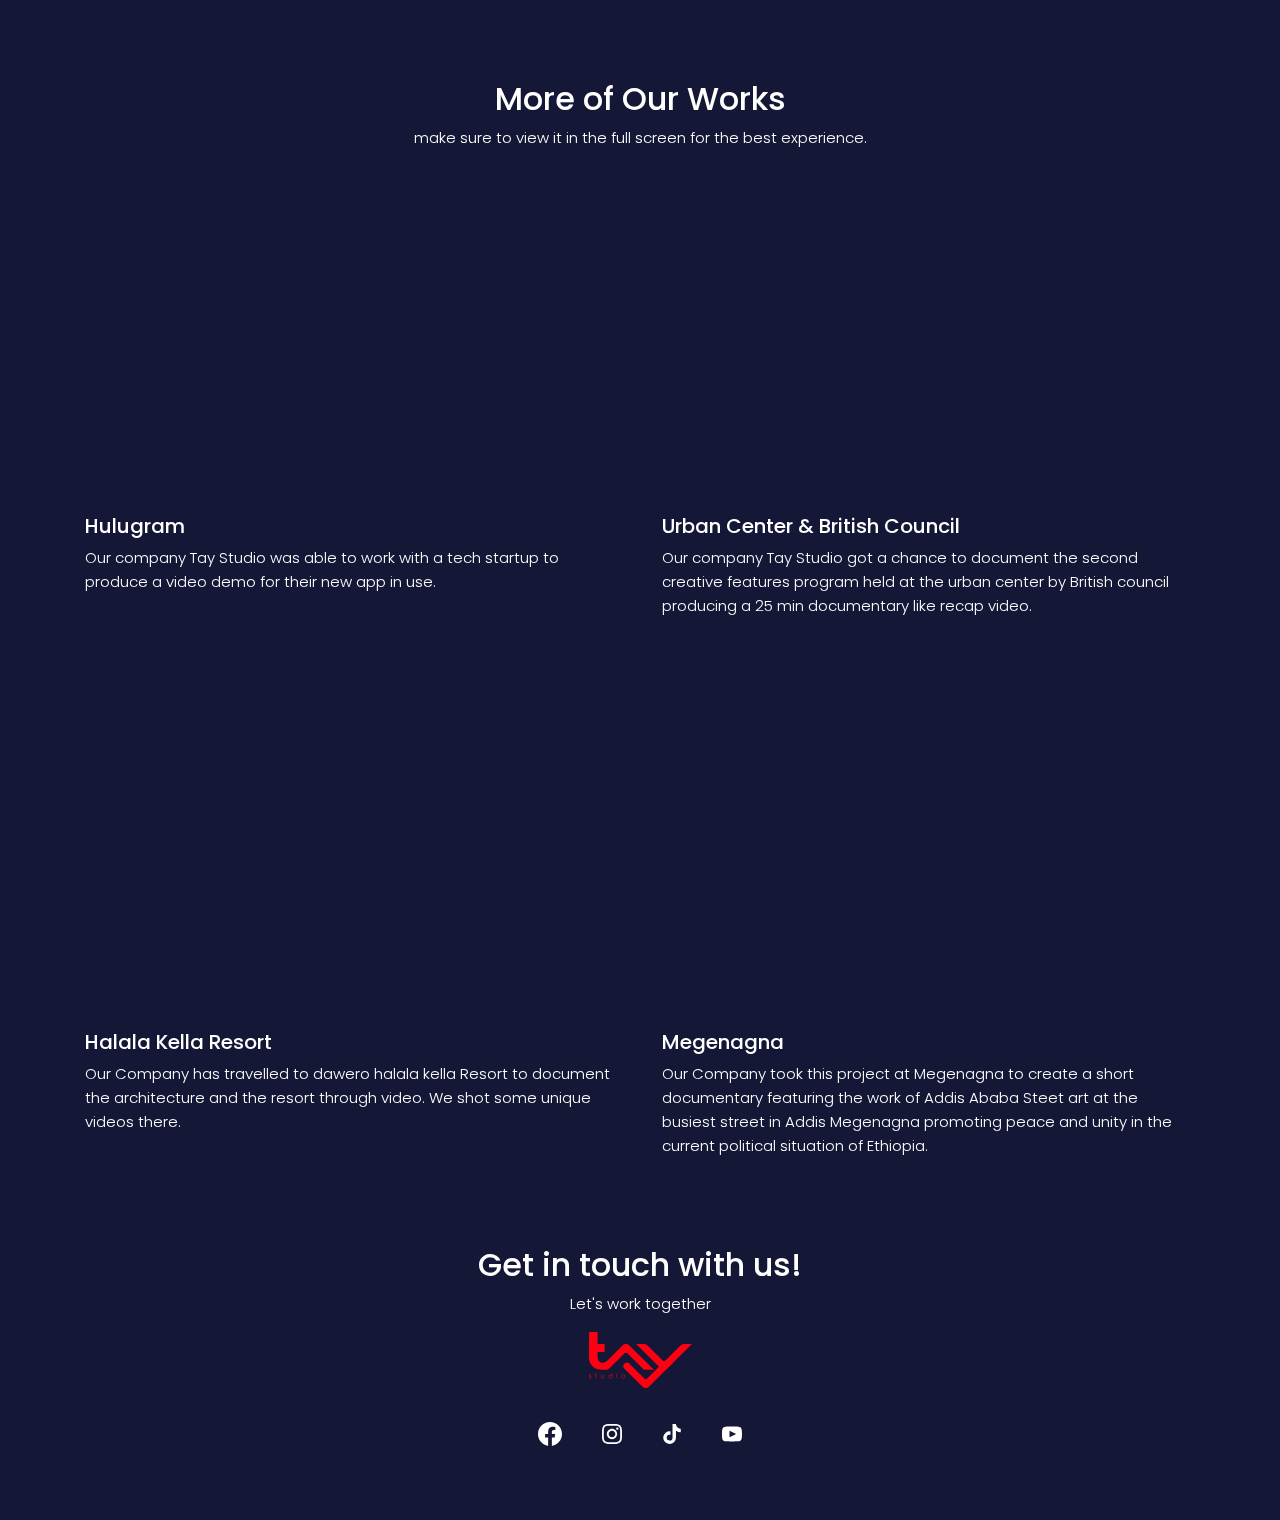
==== commit 0b9d62b7: "Remove Care2.9" ====
--- a/works.html
+++ b/works.html
@@ -35,7 +35,7 @@
             <div class="text-work">
               <h5>Hulugram</h5>
               <p>
-                Our company   was able to work with a tech startup to produce a
+                Our company Tay Studio  was able to work with a tech startup to produce a
                 video demo for their new app in use.
               </p>
             </div>
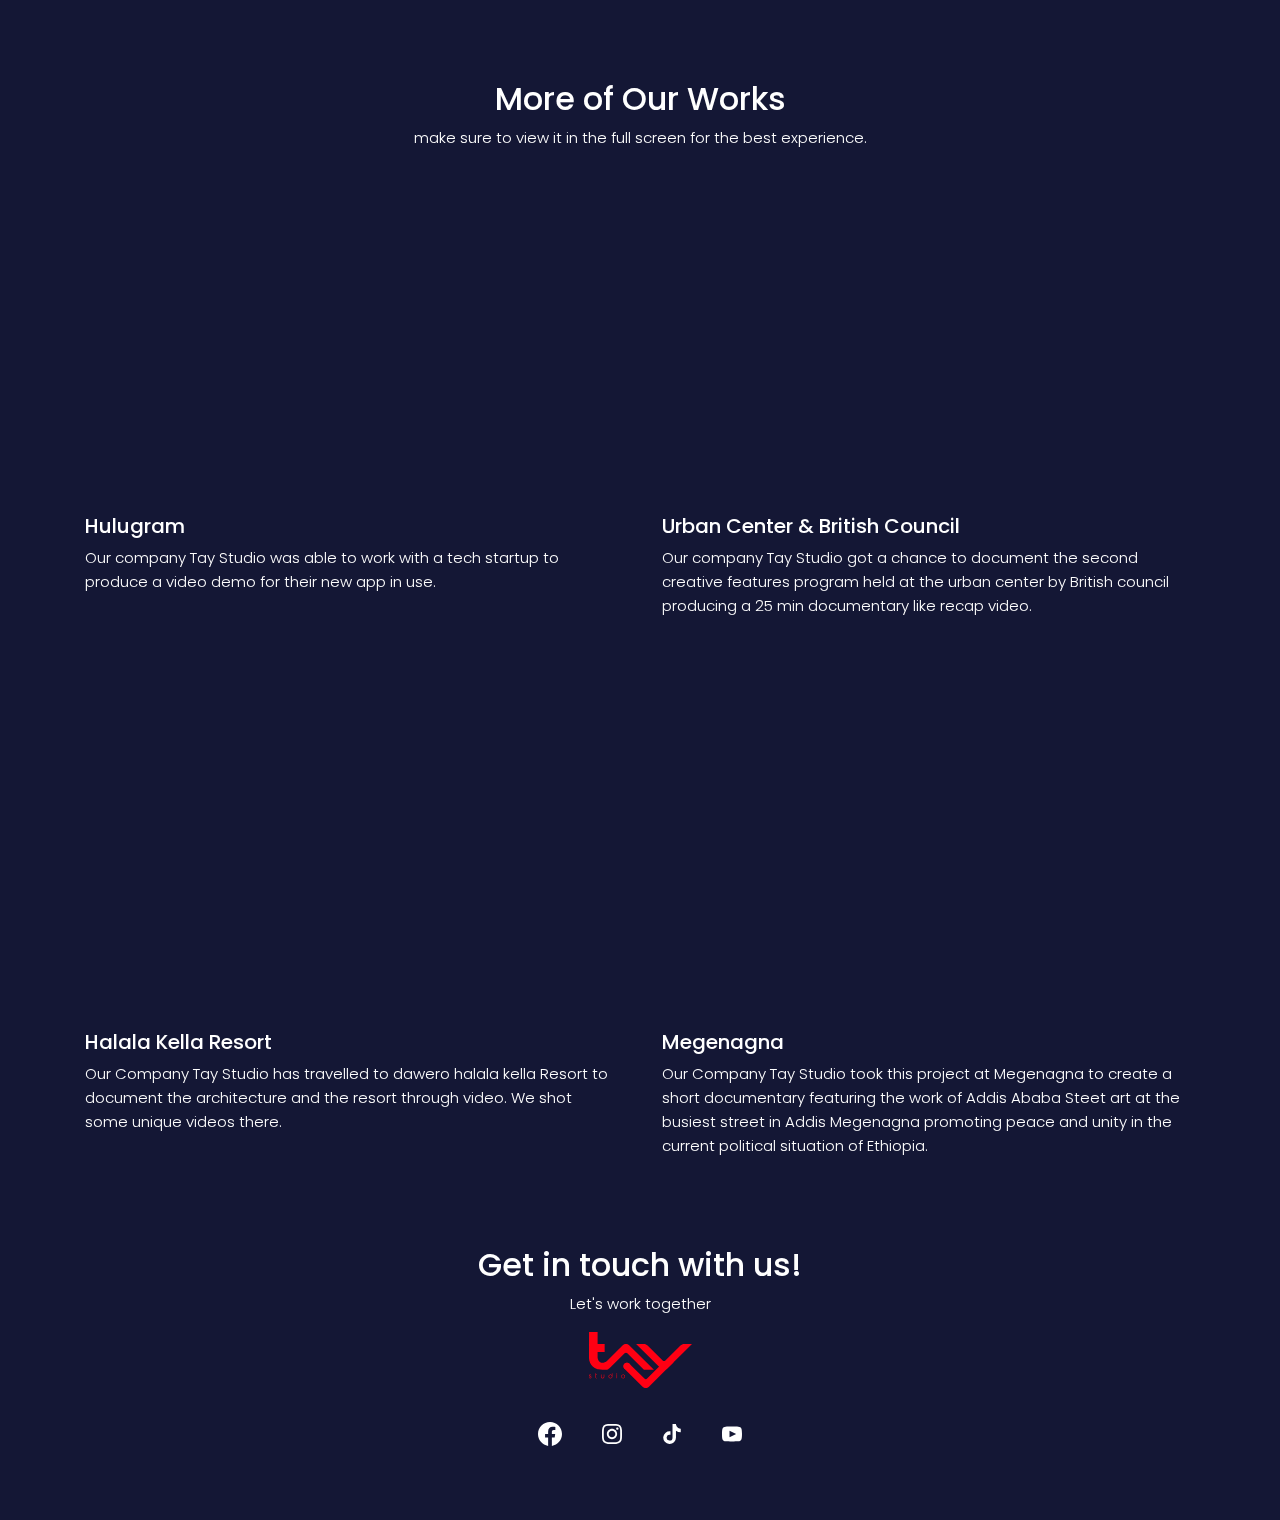
==== commit 42c5ebb4: "Remove Care3.1" ====
--- a/works.html
+++ b/works.html
@@ -77,7 +77,7 @@
             <div class="text-work">
               <h5>Halala Kella Resort</h5>
               <p>
-                Our Company  has travelled to dawero halala kella Resort to document the
+                Our Company Tay Studio has travelled to dawero halala kella Resort to document the
                 architecture and the resort through video. We shot some unique
                 videos there.
               </p>
@@ -97,7 +97,7 @@
             <div class="text-work">
               <h5>Megenagna</h5>
               <p>
-                Our Company took this project at Megenagna to create a short documentary
+                Our Company Tay Studio took this project at Megenagna to create a short documentary
                 featuring the work of Addis Ababa Steet art at the busiest street in
                 Addis Megenagna promoting peace and unity in the current
                 political situation of Ethiopia.
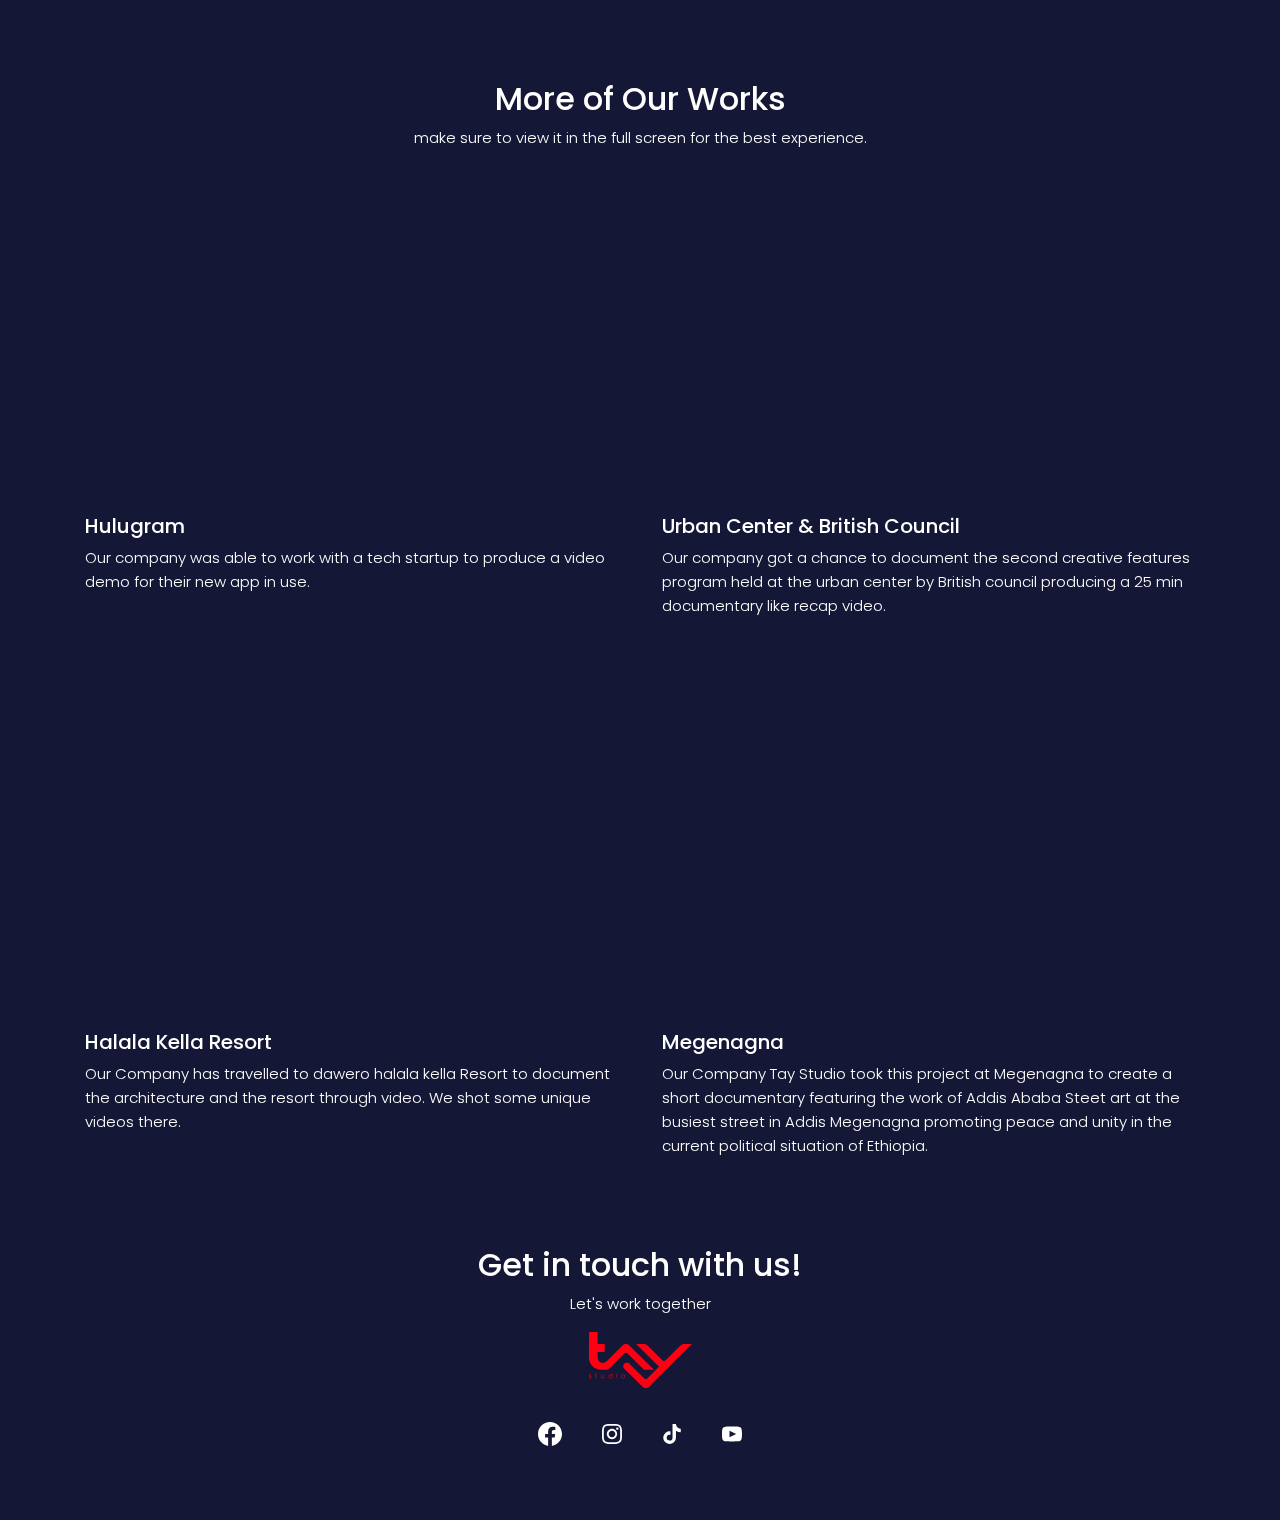
==== commit 24c184c6: "Remove Care3.1" ====
--- a/works.html
+++ b/works.html
@@ -35,7 +35,7 @@
             <div class="text-work">
               <h5>Hulugram</h5>
               <p>
-                Our company Tay Studio  was able to work with a tech startup to produce a
+                Our company was able to work with a tech startup to produce a
                 video demo for their new app in use.
               </p>
             </div>
@@ -54,7 +54,7 @@
             <div class="text-work">
               <h5>Urban Center & British Council</h5>
               <p>
-                Our company Tay Studio  got a chance to document the second creative
+                Our company got a chance to document the second creative
                 features program held at the urban center by British council
                 producing a 25 min documentary like recap video.
               </p>
@@ -77,7 +77,7 @@
             <div class="text-work">
               <h5>Halala Kella Resort</h5>
               <p>
-                Our Company Tay Studio has travelled to dawero halala kella Resort to document the
+                Our Company has travelled to dawero halala kella Resort to document the
                 architecture and the resort through video. We shot some unique
                 videos there.
               </p>
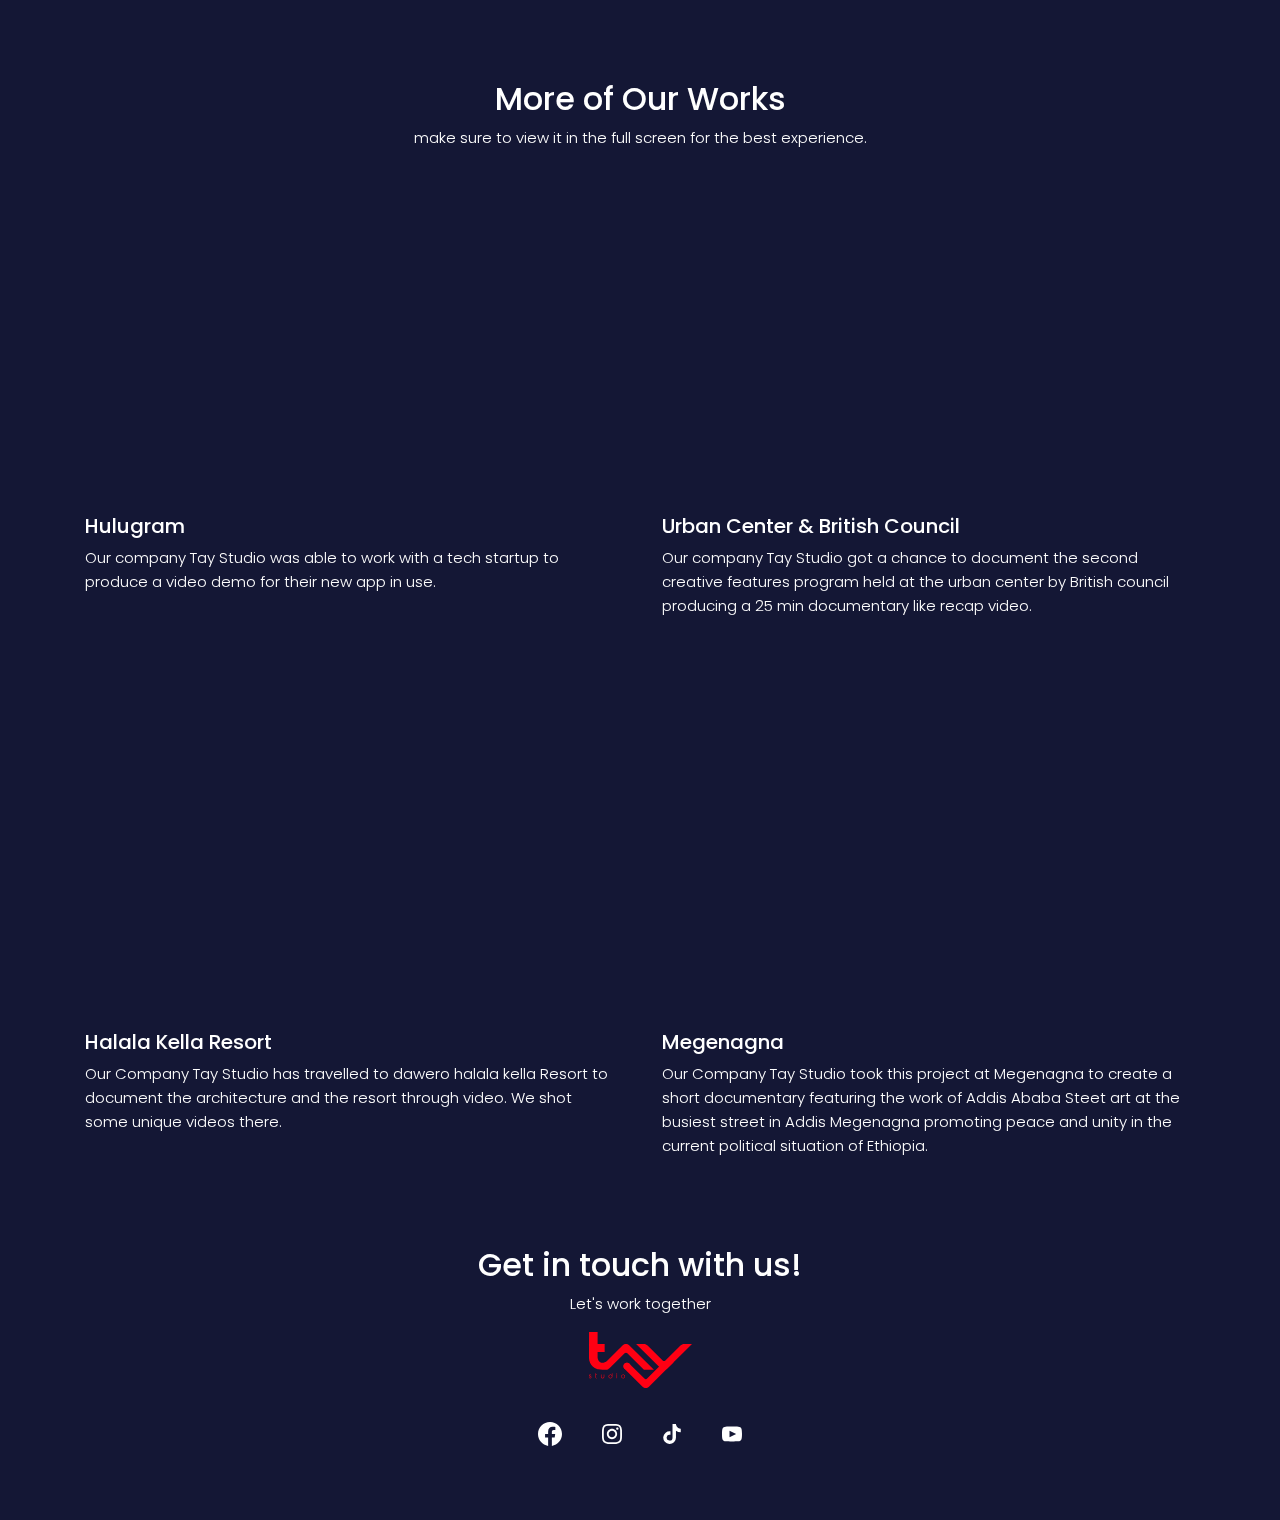
==== commit 6349f0d0: "Remove Care3.1" ====
--- a/works.html
+++ b/works.html
@@ -35,7 +35,7 @@
             <div class="text-work">
               <h5>Hulugram</h5>
               <p>
-                Our company was able to work with a tech startup to produce a
+                Our company Tay Studio was able to work with a tech startup to produce a
                 video demo for their new app in use.
               </p>
             </div>
@@ -54,7 +54,7 @@
             <div class="text-work">
               <h5>Urban Center & British Council</h5>
               <p>
-                Our company got a chance to document the second creative
+                Our company Tay Studio got a chance to document the second creative
                 features program held at the urban center by British council
                 producing a 25 min documentary like recap video.
               </p>
@@ -77,7 +77,7 @@
             <div class="text-work">
               <h5>Halala Kella Resort</h5>
               <p>
-                Our Company has travelled to dawero halala kella Resort to document the
+                Our Company Tay Studio has travelled to dawero halala kella Resort to document the
                 architecture and the resort through video. We shot some unique
                 videos there.
               </p>
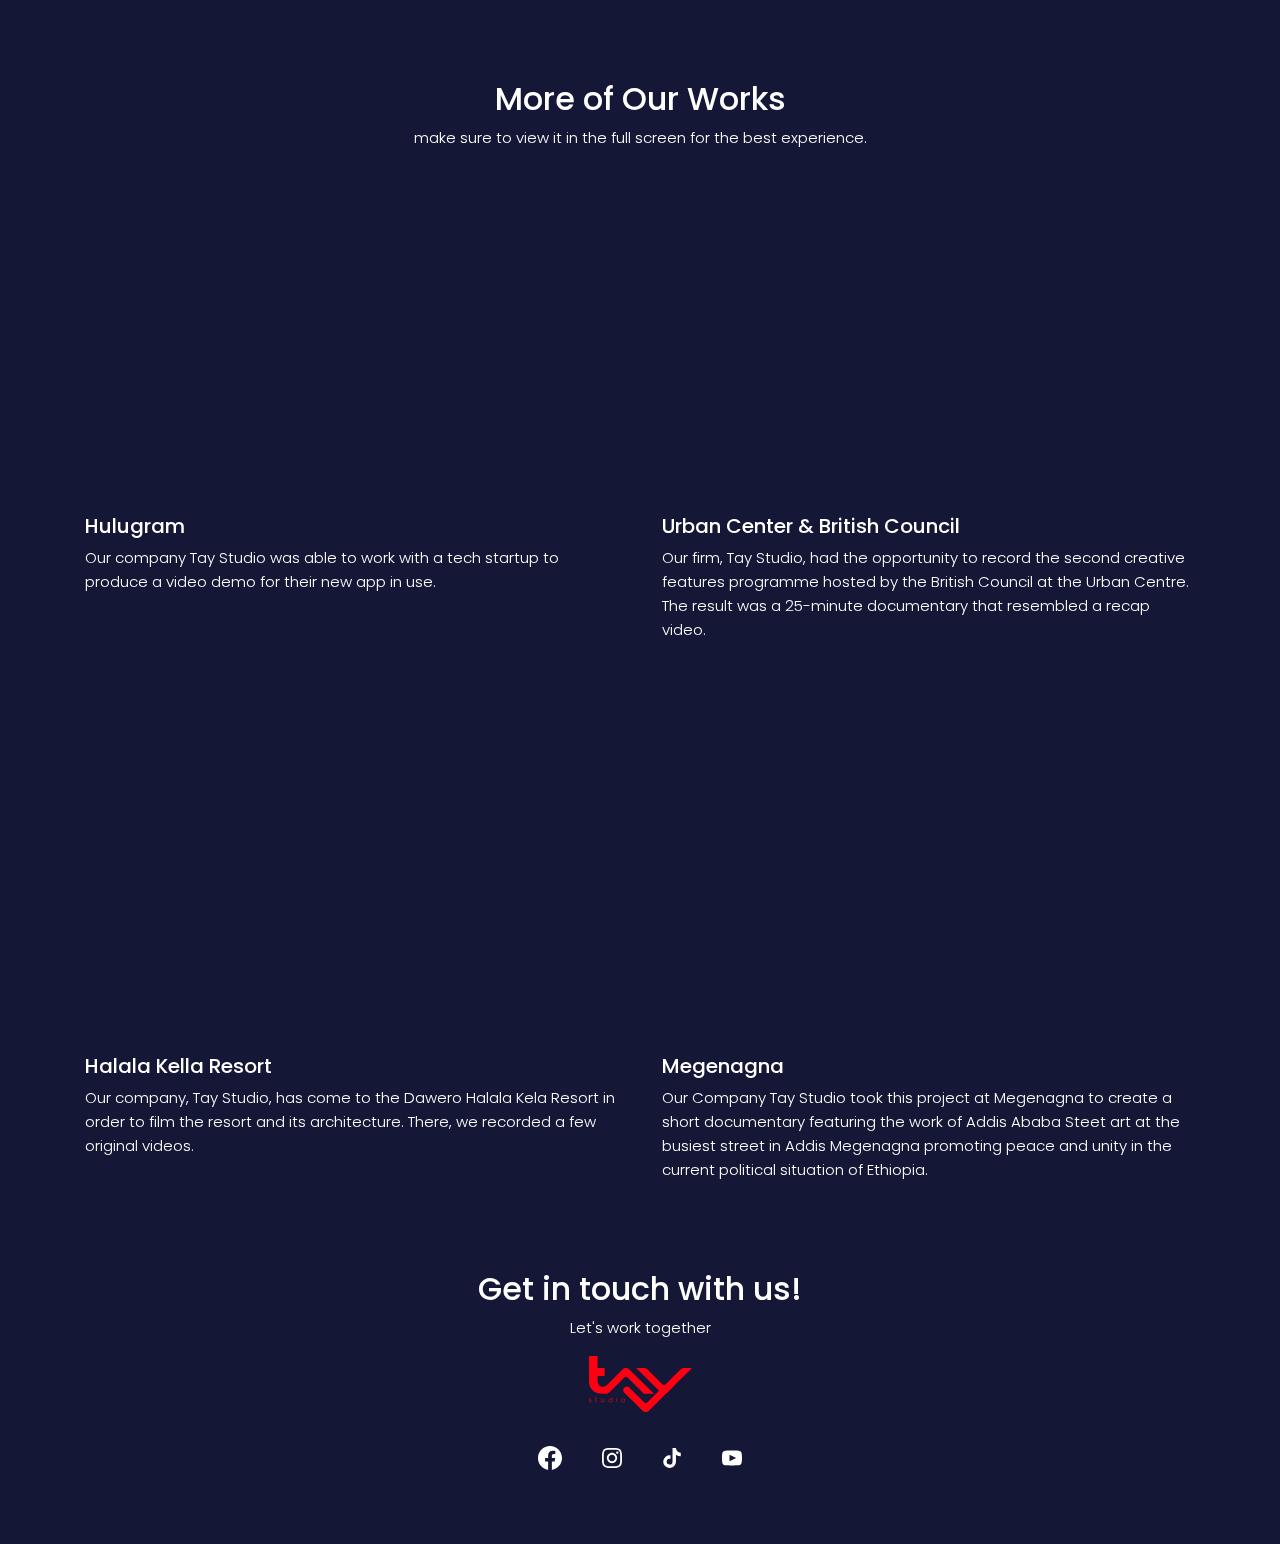
==== commit ebd34835: "Remove Care3.2" ====
--- a/works.html
+++ b/works.html
@@ -54,9 +54,7 @@
             <div class="text-work">
               <h5>Urban Center & British Council</h5>
               <p>
-                Our company Tay Studio got a chance to document the second creative
-                features program held at the urban center by British council
-                producing a 25 min documentary like recap video.
+                Our firm, Tay Studio, had the opportunity to record the second creative features programme hosted by the British Council at the Urban Centre. The result was a 25-minute documentary that resembled a recap video.
               </p>
             </div>
           </div>
@@ -77,9 +75,7 @@
             <div class="text-work">
               <h5>Halala Kella Resort</h5>
               <p>
-                Our Company Tay Studio has travelled to dawero halala kella Resort to document the
-                architecture and the resort through video. We shot some unique
-                videos there.
+          Our company, Tay Studio, has come to the Dawero Halala Kela Resort in order to film the resort and its architecture. There, we recorded a few original videos.
               </p>
             </div>
           </div>
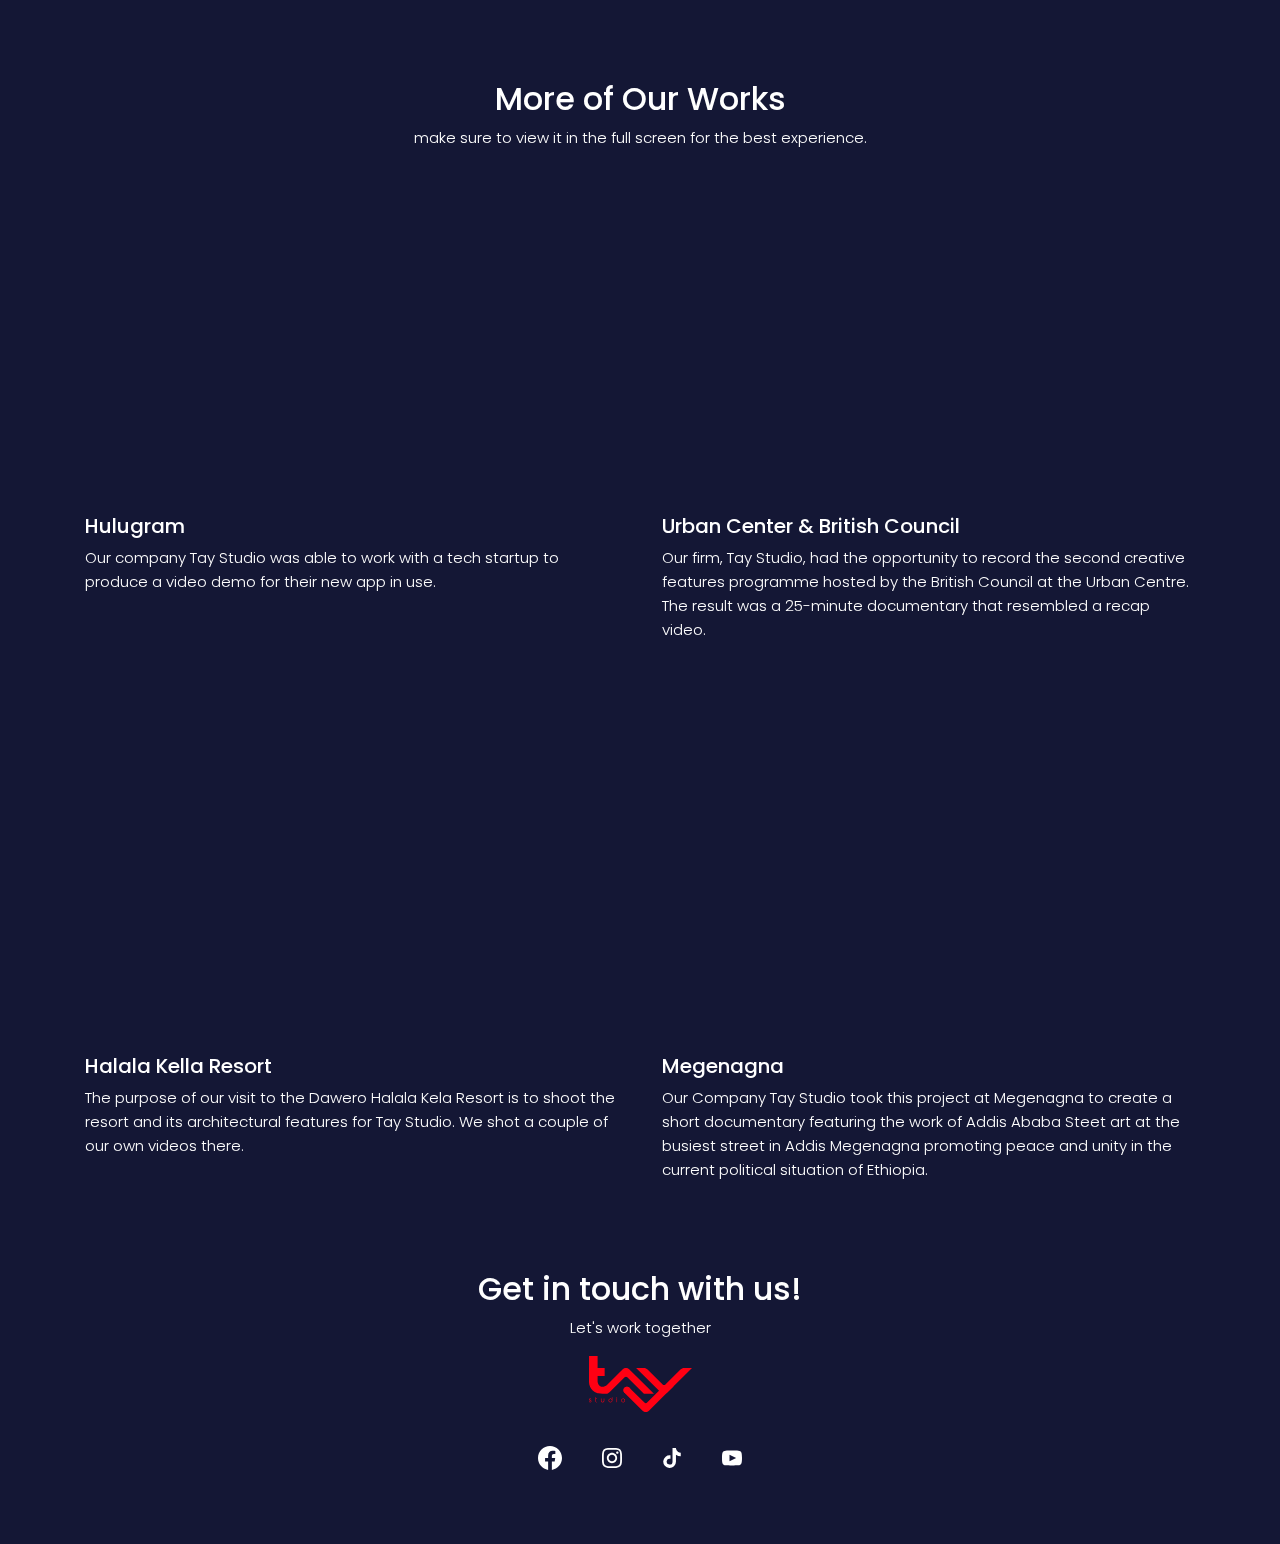
==== commit 4f8362ae: "Remove Care3.2" ====
--- a/works.html
+++ b/works.html
@@ -75,7 +75,7 @@
             <div class="text-work">
               <h5>Halala Kella Resort</h5>
               <p>
-          Our company, Tay Studio, has come to the Dawero Halala Kela Resort in order to film the resort and its architecture. There, we recorded a few original videos.
+                The purpose of our visit to the Dawero Halala Kela Resort is to shoot the resort and its architectural features for Tay Studio. We shot a couple of our own videos there.
               </p>
             </div>
           </div>
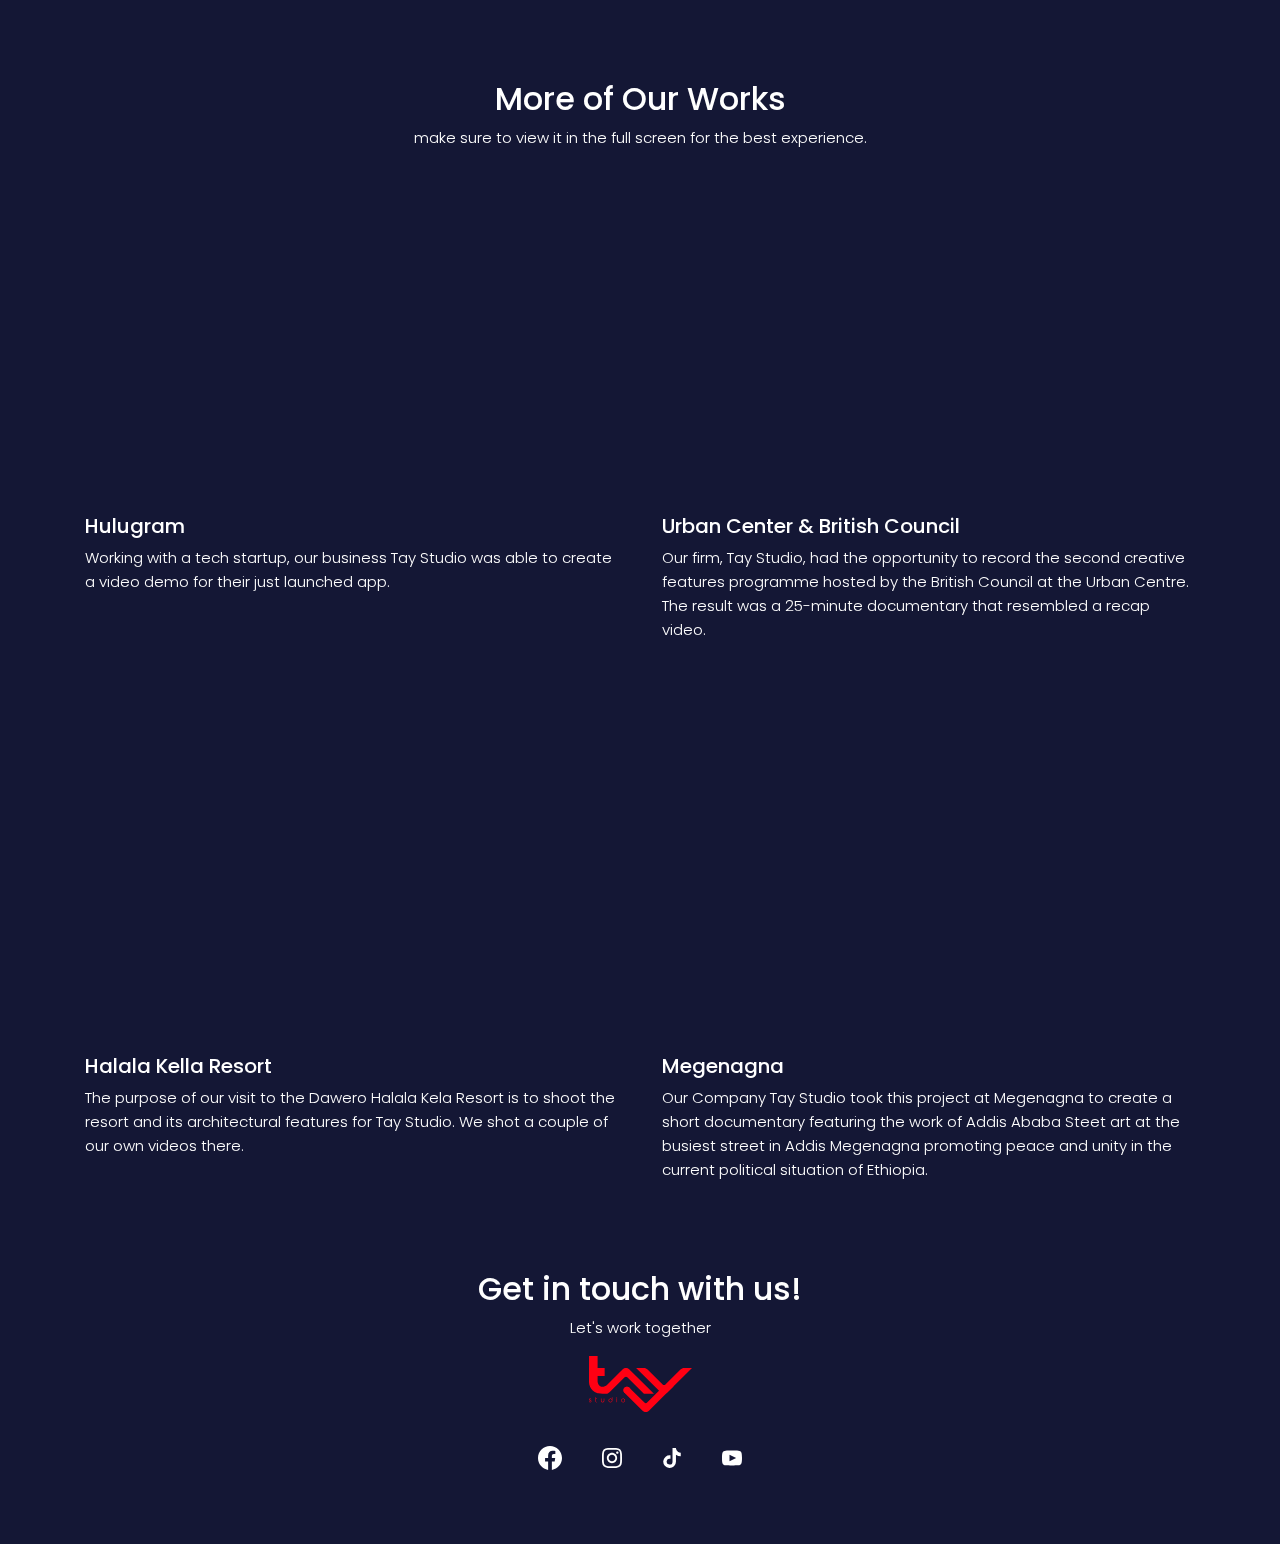
==== commit 7cf62eae: "Remove Care3.3" ====
--- a/works.html
+++ b/works.html
@@ -35,8 +35,7 @@
             <div class="text-work">
               <h5>Hulugram</h5>
               <p>
-                Our company Tay Studio was able to work with a tech startup to produce a
-                video demo for their new app in use.
+                Working with a tech startup, our business Tay Studio was able to create a video demo for their just launched app.
               </p>
             </div>
           </div>
